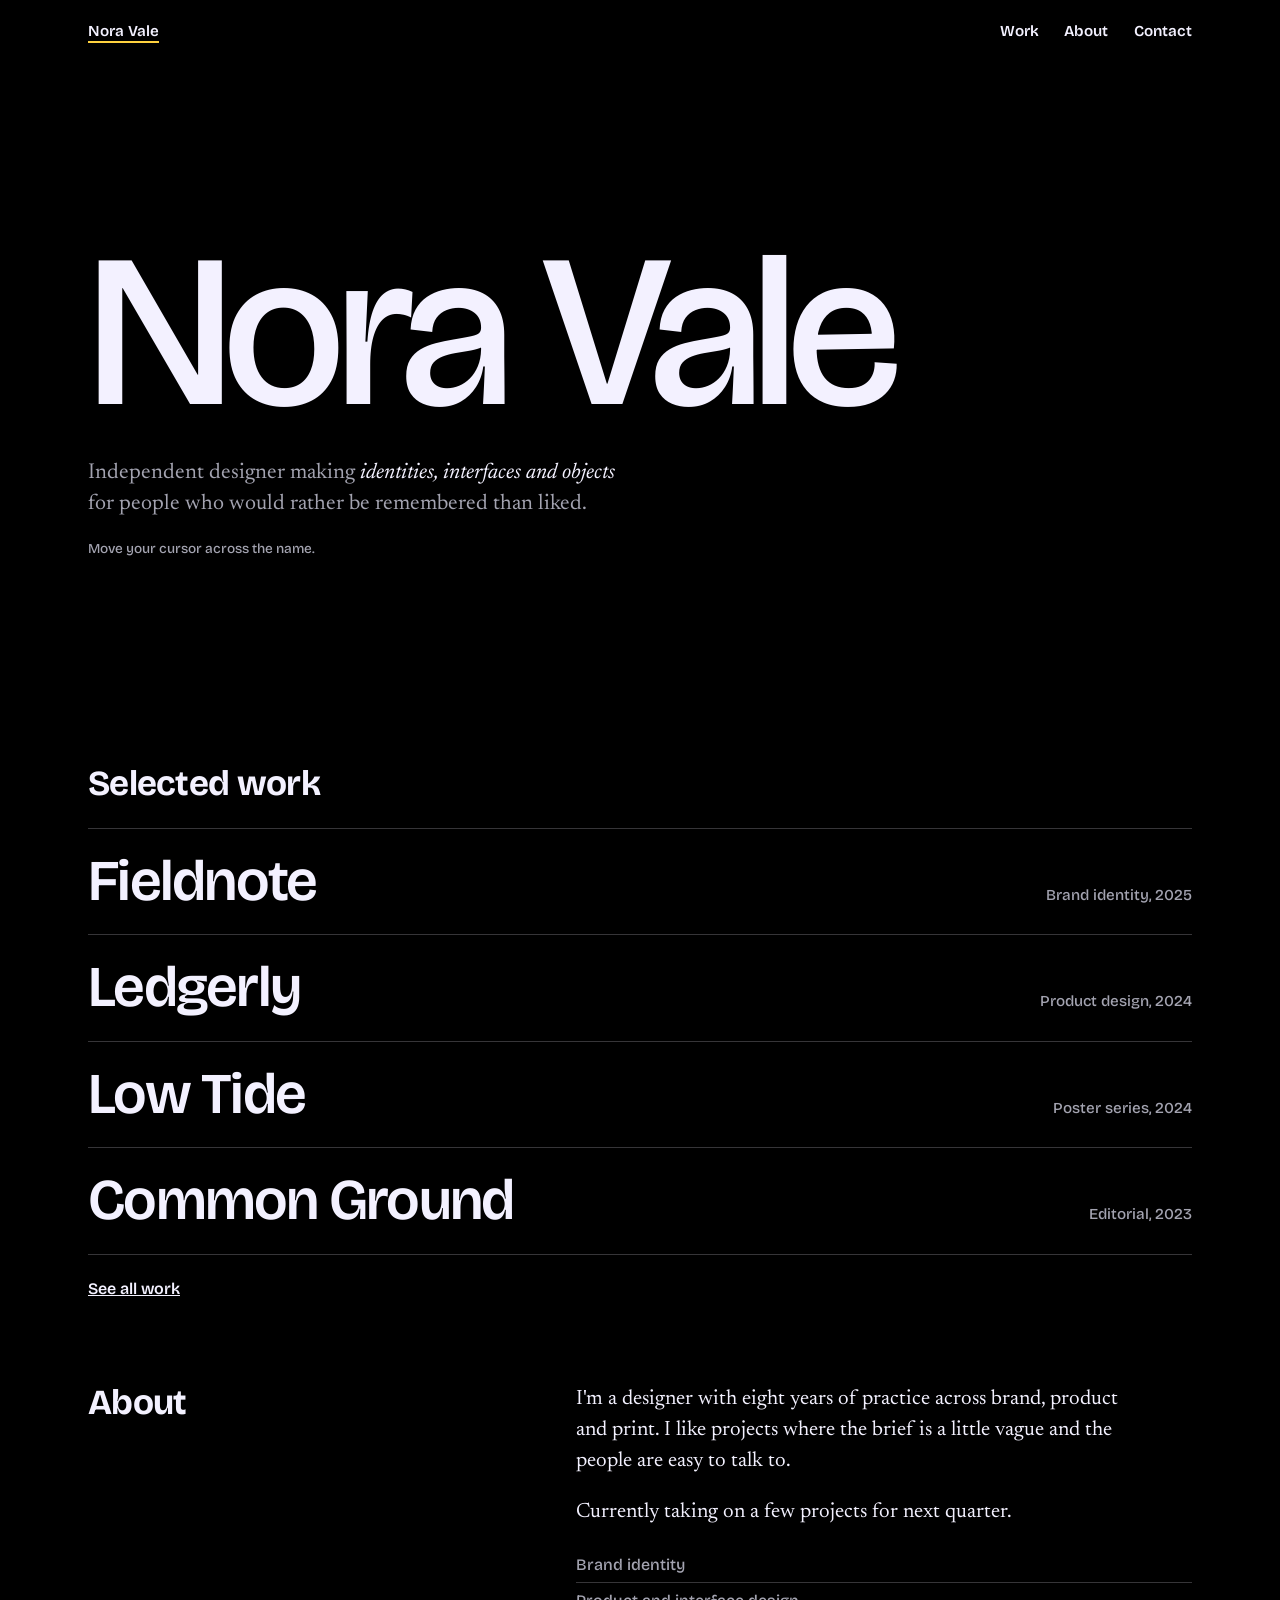
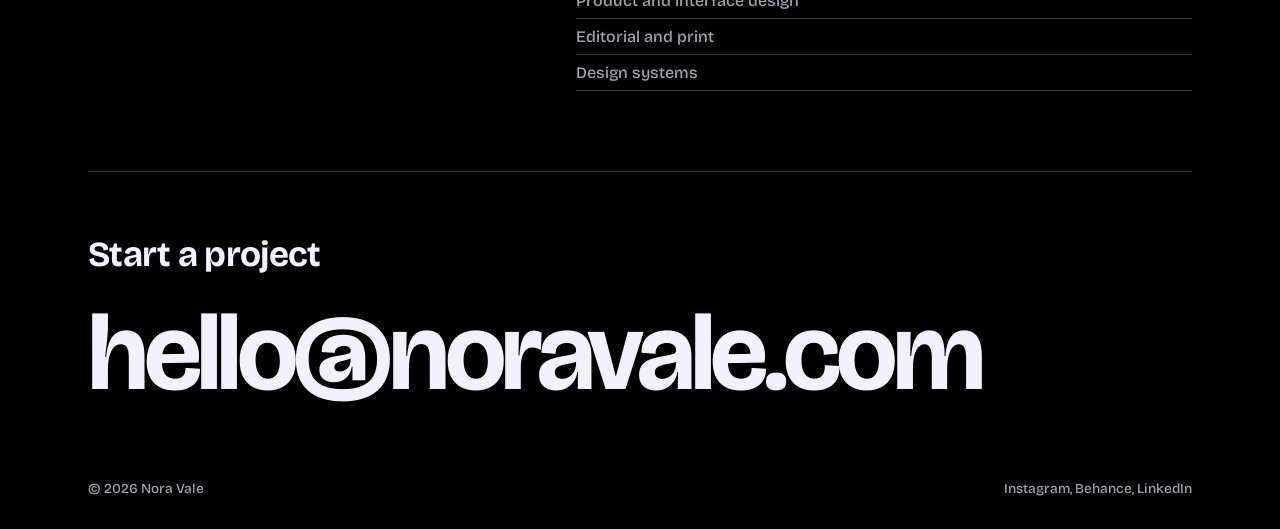
==== index.html @ e5f67c4e "Adding base code" ====
<!DOCTYPE html>
<html lang="en"><head><meta charset="utf-8">
<meta name="viewport" content="width=device-width, initial-scale=1, viewport-fit=cover">
<title>Nora Vale, Designer</title><meta name="description" content="Nora Vale is an independent designer working across identity, product and print.">
<link rel="icon" href="data:image/svg+xml,%3Csvg xmlns='http://www.w3.org/2000/svg' viewBox='0 0 100 100'%3E%3Ctext y='.9em' font-size='90'%3E%F0%9F%8E%A8%3C/text%3E%3C/svg%3E">
<link rel="preconnect" href="https://fonts.googleapis.com"><link rel="preconnect" href="https://fonts.gstatic.com" crossorigin>
<link href="https://fonts.googleapis.com/css2?family=Bricolage+Grotesque:opsz,wdth,wght@12..96,75..100,200..800&family=Newsreader:ital,opsz,wght@0,6..72,400;1,6..72,400&display=swap" rel="stylesheet">
<link rel="stylesheet" href="style.css"></head>
<body><div class="wrap">
<nav aria-label="Main"><a href="index.html" aria-current="page">Nora Vale</a><span><a href="work.html">Work</a><a href="index.html#about">About</a><a href="index.html#contact">Contact</a></span></nav>
<header class="hero"><h1 id="name" aria-label="Nora Vale">Nora Vale</h1>
<p>Independent designer making <b>identities, interfaces and objects</b> for people who would rather be remembered than liked.</p>
<div class="hint">Move your cursor across the name.</div></header>
<main><section aria-labelledby="wh"><h2 id="wh">Selected work</h2>
<div class="list"><a href="project-fieldnote.html"><span class="t">Fieldnote</span><span class="m">Brand identity, 2025</span></a><a href="project-ledgerly.html"><span class="t">Ledgerly</span><span class="m">Product design, 2024</span></a><a href="project-low-tide.html"><span class="t">Low Tide</span><span class="m">Poster series, 2024</span></a><a href="project-common-ground.html"><span class="t">Common Ground</span><span class="m">Editorial, 2023</span></a></div><a class="more" href="work.html">See all work</a></section>
<section class="about" id="about" aria-labelledby="ah"><h2 id="ah">About</h2><div>
<p>I'm a designer with eight years of practice across brand, product and print. I like projects where the brief is a little vague and the people are easy to talk to.</p>
<p>Currently taking on a few projects for next quarter.</p>
<ul><li>Brand identity</li><li>Product and interface design</li><li>Editorial and print</li><li>Design systems</li></ul></div></section>
<section class="contact" id="contact" aria-labelledby="ch"><h2 id="ch">Start a project</h2><a href="mailto:hello@noravale.com">hello@noravale.com</a></section></main>
<footer><span>&copy; 2026 Nora Vale</span><span>Instagram, Behance, LinkedIn</span></footer>
</div><script src="script.js"></script></body></html>
---- style.css ----
:root{--bg:#000;--ink:#f3f1ff;--dim:#a3a3b0;--line:rgba(243,241,255,.22);--pop:#ffd23f;--panel:#141414;
--sans:'Bricolage Grotesque',system-ui,-apple-system,'Segoe UI',sans-serif;--serif:'Newsreader',Georgia,'Times New Roman',serif;
color-scheme:dark;box-sizing:border-box;padding-top:env(safe-area-inset-top,0px);padding-bottom:env(safe-area-inset-bottom,0px)}
html{scroll-padding-top:env(safe-area-inset-top,0px);scroll-behavior:smooth}
*,*::before,*::after{box-sizing:border-box}
body{margin:0;background:var(--bg);color:var(--ink);font:400 1.0625rem/1.6 var(--serif);-webkit-font-smoothing:antialiased}
a{color:inherit}
:focus-visible{outline:3px solid var(--pop);outline-offset:3px}
.wrap{max-width:1200px;margin:0 auto;padding:0 clamp(1.1rem,4vw,3rem)}
nav{display:flex;justify-content:space-between;padding:1.4rem 0;font:600 .95rem var(--sans)}
nav a{text-decoration:none;margin-left:1.6rem}
nav a:first-child{margin:0}
nav a:hover,nav a[aria-current]{text-decoration:underline;text-underline-offset:5px}
nav a[aria-current]{text-decoration-color:var(--pop);text-decoration-thickness:2px}
.hero{min-height:78vh;display:flex;flex-direction:column;justify-content:center;padding:2rem 0 4rem}
h1{margin:0;font-family:var(--sans);font-size:clamp(3.6rem,17vw,15rem);line-height:.86;letter-spacing:-.04em;font-weight:500;
font-variation-settings:"wght" var(--w,500),"wdth" var(--d,100),"opsz" 96;transition:font-variation-settings .15s linear;cursor:default}
.hero p{max-width:34rem;font-size:1.35rem;line-height:1.45;margin:2rem 0 0;color:var(--dim)}
.hero p b{color:var(--ink);font-weight:400;font-style:italic}
.hint{font:500 .85rem var(--sans);color:var(--dim);margin-top:1.2rem}
h2{font:700 clamp(1.6rem,3vw,2.2rem)/1.1 var(--sans);letter-spacing:-.02em;margin:0 0 1.5rem}
.pagehead{padding:3rem 0 2.5rem}
.pagehead h1{font-size:clamp(3rem,11vw,9rem);font-variation-settings:"wght" 600,"wdth" 100,"opsz" 96}
.pagehead p{max-width:34rem;font-size:1.25rem;color:var(--dim);margin:1.2rem 0 0}
.list{border-top:1px solid var(--line)}
.list a{display:grid;grid-template-columns:1fr auto;gap:1rem;align-items:baseline;padding:1.5rem 0;border-bottom:1px solid var(--line);text-decoration:none}
.list .t{font:600 clamp(1.8rem,5vw,3.6rem)/1 var(--sans);letter-spacing:-.03em;transition:letter-spacing .3s,color .3s}
.list a:hover .t{letter-spacing:0;color:var(--pop)}
.list .m{font:500 .95rem var(--sans);color:var(--dim);text-align:right}
.more{display:inline-block;margin-top:1.5rem;font:600 1rem var(--sans)}
.grid{display:grid;grid-template-columns:repeat(2,1fr);gap:2.5rem 2rem;padding-bottom:4rem}
.card{text-decoration:none;display:block}
.card .cover{transition:transform .3s}
.card:hover .cover{transform:translateY(-6px)}
.card h2{margin:1rem 0 .2rem;font-size:1.8rem}
.card:hover h2{color:var(--pop)}
.card .m{font:500 .9rem var(--sans);color:var(--dim)}
.card p{margin:.5rem 0 0;color:var(--dim)}
.cover{aspect-ratio:4/3;background:var(--panel);position:relative;overflow:hidden}
.cover i{position:absolute;display:block}
.c1 i:nth-child(1){inset:12% 50% 12% 10%;background:var(--pop)}
.c1 i:nth-child(2){inset:30% 12% 12% 40%;border-radius:50%;background:#ff6b9d}
.c1 i:nth-child(3){inset:8% 12% 62% 55%;background:var(--ink)}
.c2 i:nth-child(1){left:10%;right:10%;top:18%;height:12%;background:var(--ink)}
.c2 i:nth-child(2){left:10%;width:55%;top:38%;height:12%;background:var(--pop)}
.c2 i:nth-child(3){left:10%;width:35%;top:58%;height:12%;background:#7ee0c3}
.c2 i:nth-child(4){left:10%;width:75%;top:78%;height:6%;background:var(--dim)}
.c3 i:nth-child(1){left:22%;top:14%;width:56%;aspect-ratio:1;border-radius:50%;border:14px solid var(--ink)}
.c3 i:nth-child(2){left:36%;top:28%;width:28%;aspect-ratio:1;border-radius:50%;background:var(--pop)}
.c3 i:nth-child(3){left:0;right:0;bottom:12%;height:3px;background:var(--dim)}
.c4 i:nth-child(1){inset:0 50% 0 0;background:#ff6b9d}
.c4 i:nth-child(2){inset:0 0 50% 50%;background:var(--pop)}
.c4 i:nth-child(3){inset:50% 0 0 50%;background:var(--ink);clip-path:polygon(0 100%,100% 100%,100% 0)}
.back{display:inline-block;font:600 .95rem var(--sans);margin:1.5rem 0 0}
.detail{display:grid;grid-template-columns:1.3fr 1fr;gap:3rem;padding:2rem 0 3rem;align-items:start}
.detail .lede{font-size:1.35rem;line-height:1.5;margin:0 0 2rem}
dl{margin:0;font:500 .95rem var(--sans);display:grid;grid-template-columns:auto 1fr;gap:.5rem 1.4rem;color:var(--dim)}
dd{margin:0;color:var(--ink)}
.story{display:grid;grid-template-columns:repeat(3,1fr);gap:2rem;padding:2rem 0 4rem;border-top:1px solid var(--line)}
.story h2{font-size:1.3rem}.story p{margin:0;color:var(--dim)}
.pn{display:grid;grid-template-columns:1fr 1fr;border-top:1px solid var(--line)}
.pn a{padding:2rem 0;text-decoration:none;font:600 clamp(1.4rem,3.5vw,2.4rem)/1.1 var(--sans);letter-spacing:-.02em}
.pn a small{display:block;font:500 .85rem var(--sans);color:var(--dim);letter-spacing:0;margin-bottom:.4rem}
.pn a:hover{color:var(--pop)}.pn a:last-child{text-align:right}
.about{display:grid;grid-template-columns:1fr 1.4fr;gap:3rem;padding:5rem 0}
.about p{font-size:1.3rem;line-height:1.5;margin:0 0 1.2rem;max-width:36rem}
.about ul{list-style:none;margin:0;padding:0;font:500 1rem var(--sans);color:var(--dim)}
.about li{padding:.5rem 0;border-bottom:1px solid var(--line)}
.contact{padding:4rem 0 3rem;border-top:1px solid var(--line)}
.contact a{display:inline-block;font:700 clamp(2rem,8.5vw,7.5rem)/1 var(--sans);letter-spacing:-.04em;text-decoration:none;word-break:break-word}
.contact a:hover{color:var(--pop)}
footer{padding:1.5rem 0 2rem;font:500 .85rem var(--sans);color:var(--dim);display:flex;justify-content:space-between;flex-wrap:wrap;gap:.5rem}
@media (max-width:760px){.detail,.about,.story,.grid{grid-template-columns:1fr}.list .m{display:none}.list a{grid-template-columns:1fr}}
@media (prefers-reduced-motion:reduce){*{transition:none!important;scroll-behavior:auto!important}}
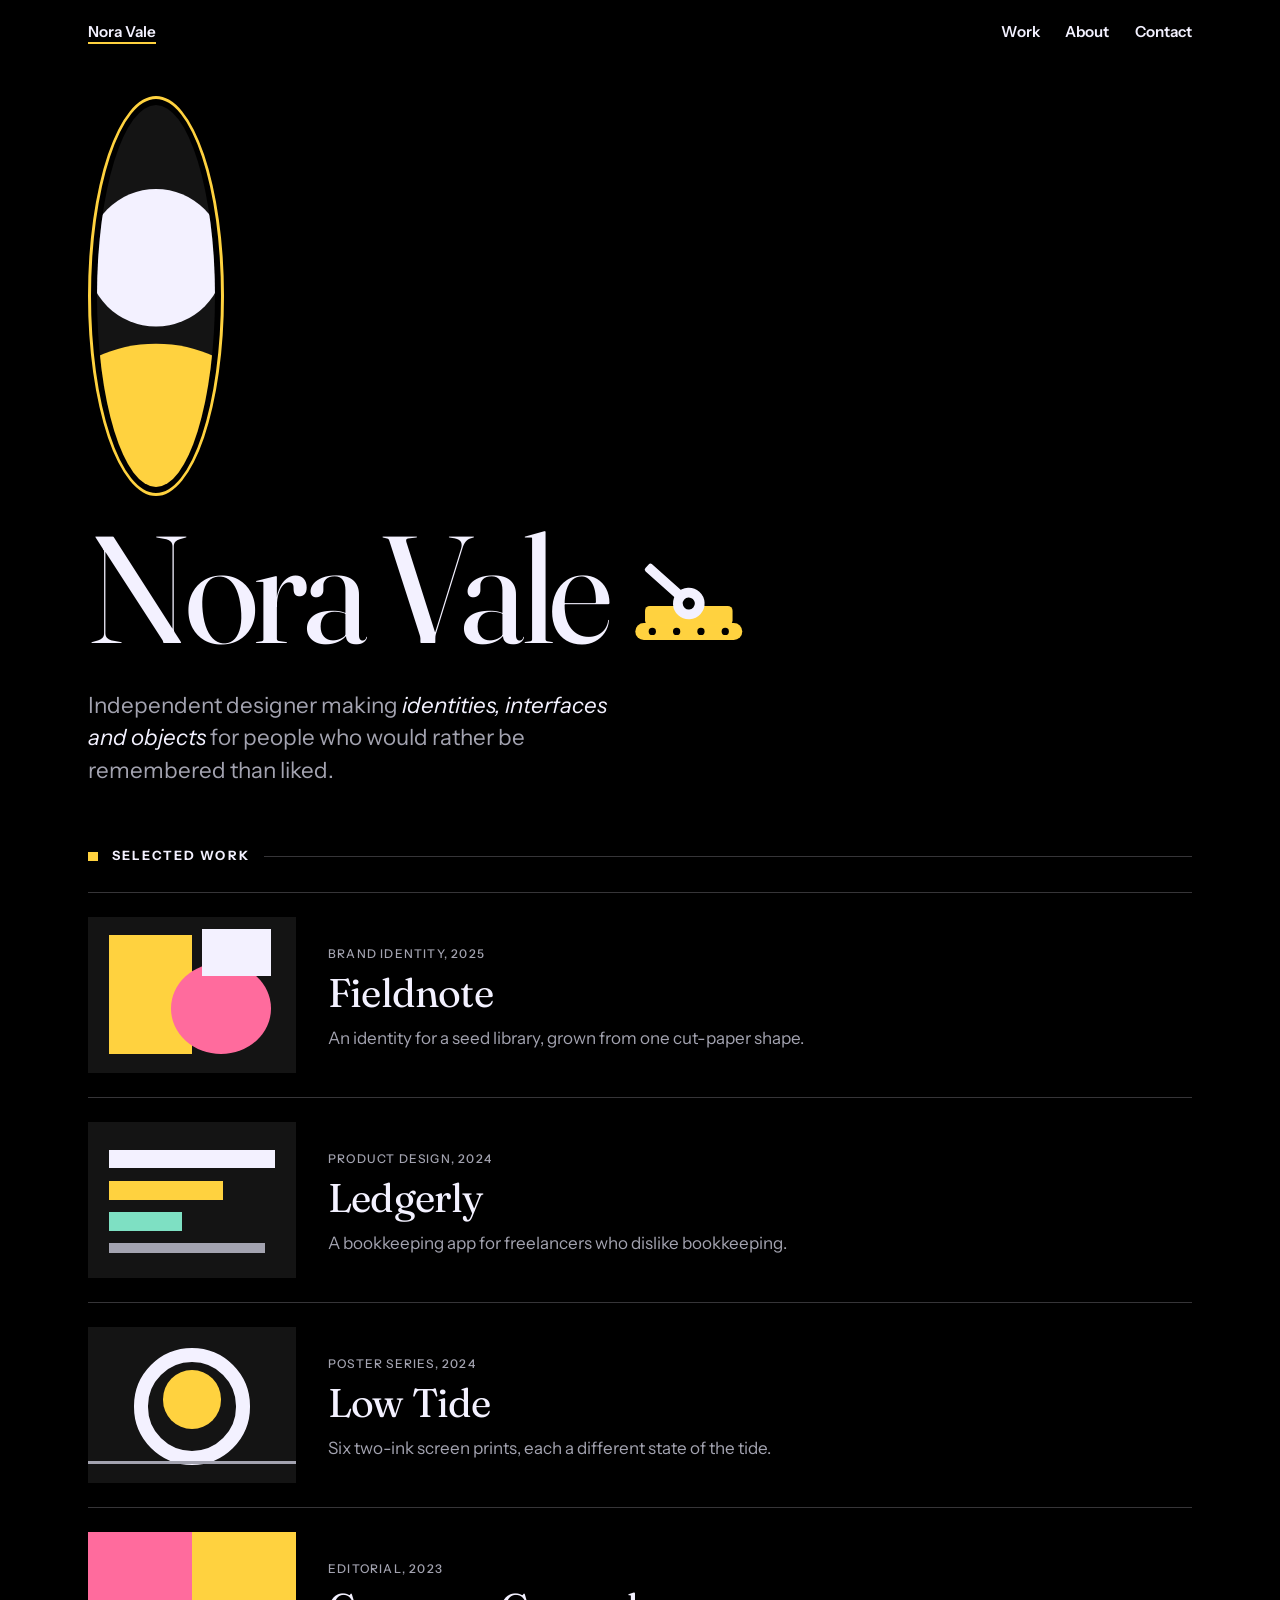
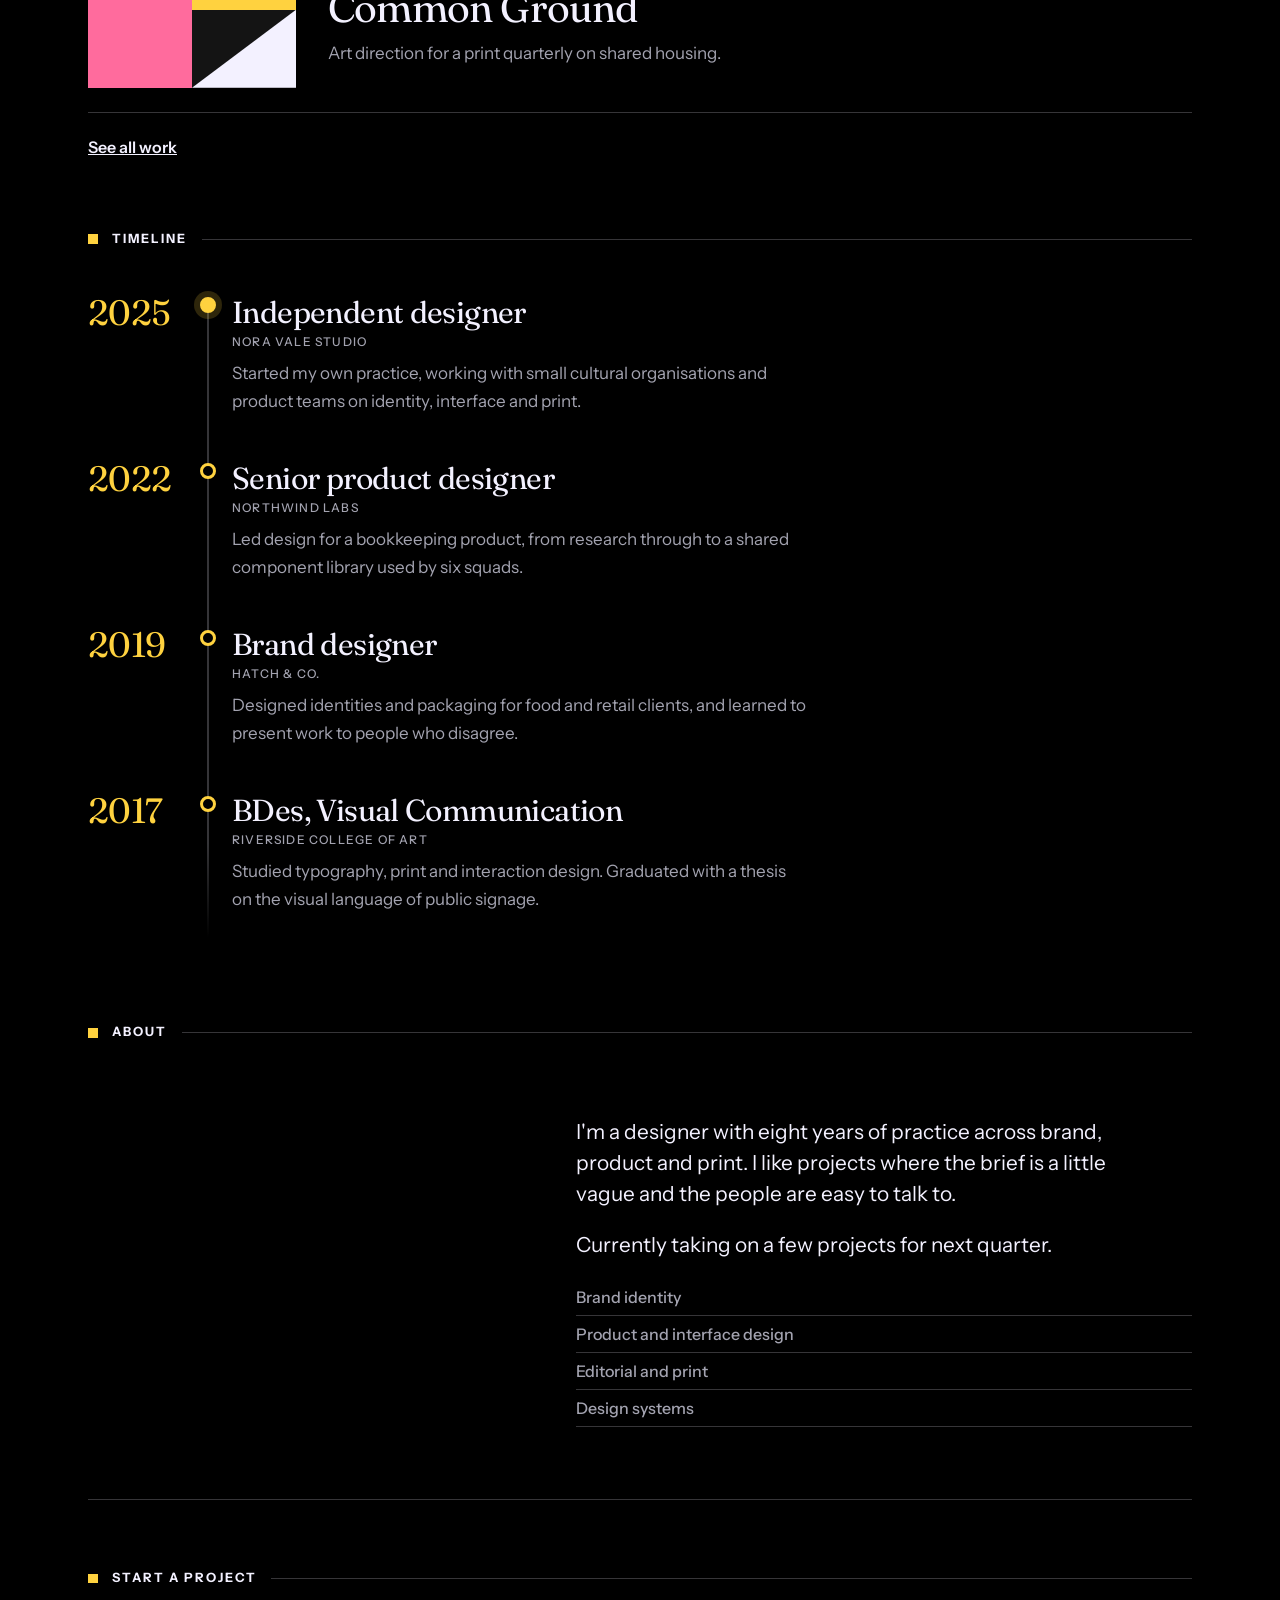
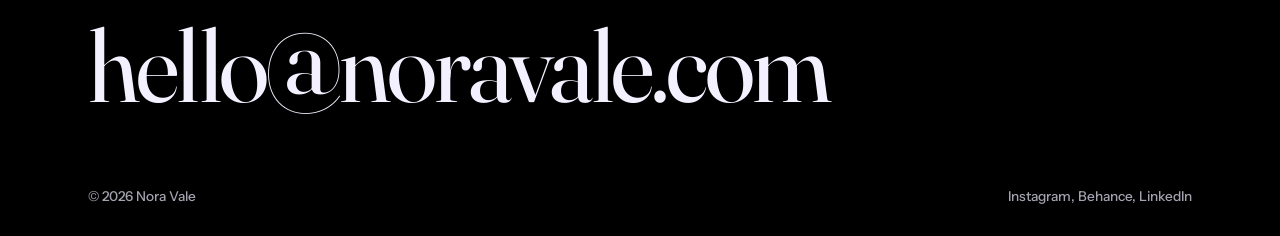
==== commit e7818627: "Add repeated shoot timer + Added 5sec re-shoot + Heading corrections" ====
--- a/index.html
+++ b/index.html
@@ -4,19 +4,19 @@
 <title>Nora Vale, Designer</title><meta name="description" content="Nora Vale is an independent designer working across identity, product and print.">
 <link rel="icon" href="data:image/svg+xml,%3Csvg xmlns='http://www.w3.org/2000/svg' viewBox='0 0 100 100'%3E%3Ctext y='.9em' font-size='90'%3E%F0%9F%8E%A8%3C/text%3E%3C/svg%3E">
 <link rel="preconnect" href="https://fonts.googleapis.com"><link rel="preconnect" href="https://fonts.gstatic.com" crossorigin>
-<link href="https://fonts.googleapis.com/css2?family=Bricolage+Grotesque:opsz,wdth,wght@12..96,75..100,200..800&family=Newsreader:ital,opsz,wght@0,6..72,400;1,6..72,400&display=swap" rel="stylesheet">
+<link href="https://fonts.googleapis.com/css2?family=Fraunces:ital,opsz,wght@0,9..144,100..900;1,9..144,400&family=Instrument+Sans:ital,wght@0,400..700;1,400&display=swap" rel="stylesheet">
 <link rel="stylesheet" href="style.css"></head>
 <body><div class="wrap">
 <nav aria-label="Main"><a href="index.html" aria-current="page">Nora Vale</a><span><a href="work.html">Work</a><a href="index.html#about">About</a><a href="index.html#contact">Contact</a></span></nav>
-<header class="hero"><h1 id="name" aria-label="Nora Vale">Nora Vale</h1>
-<p>Independent designer making <b>identities, interfaces and objects</b> for people who would rather be remembered than liked.</p>
-<div class="hint">Move your cursor across the name.</div></header>
-<main><section aria-labelledby="wh"><h2 id="wh">Selected work</h2>
-<div class="list"><a href="project-fieldnote.html"><span class="t">Fieldnote</span><span class="m">Brand identity, 2025</span></a><a href="project-ledgerly.html"><span class="t">Ledgerly</span><span class="m">Product design, 2024</span></a><a href="project-low-tide.html"><span class="t">Low Tide</span><span class="m">Poster series, 2024</span></a><a href="project-common-ground.html"><span class="t">Common Ground</span><span class="m">Editorial, 2023</span></a></div><a class="more" href="work.html">See all work</a></section>
-<section class="about" id="about" aria-labelledby="ah"><h2 id="ah">About</h2><div>
+<header class="hero" id="top"><img class="photo" src="profile.jpg" onerror="this.onerror=null;this.src='profile-placeholder.svg'" alt="Portrait of Nora Vale" width="400" height="400"><h1 id="name" aria-label="Nora Vale">Nora Vale<span class="tank" aria-hidden="true"><svg viewBox="0 0 100 62" focusable="false"><rect x="6" y="46" width="88" height="14" rx="7" fill="#ffd23f"/><circle cx="20" cy="53" r="3" fill="#000"/><circle cx="40" cy="53" r="3" fill="#000"/><circle cx="60" cy="53" r="3" fill="#000"/><circle cx="80" cy="53" r="3" fill="#000"/><rect x="14" y="32" width="72" height="16" rx="4" fill="#ffd23f"/><g class="turret"><rect x="50" y="26" width="46" height="8" rx="2" fill="#f3f1ff"/><circle cx="50" cy="30" r="13" fill="#f3f1ff"/><circle cx="50" cy="30" r="5" fill="#000"/></g></svg></span></h1>
+<div class="hero-row"><div><p>Independent designer making <b>identities, interfaces and objects</b> for people who would rather be remembered than liked.</p></div></div></header>
+<main><section aria-labelledby="wh"><h2 class="sec" id="wh">Selected work</h2>
+<div class="swlist"><a class="sw" href="project-fieldnote.html"><div class="cover c1" aria-hidden="true"><i></i><i></i><i></i></div><div class="swt"><span class="m">Brand identity, 2025</span><span class="t">Fieldnote</span><p>An identity for a seed library, grown from one cut-paper shape.</p></div></a><a class="sw" href="project-ledgerly.html"><div class="cover c2" aria-hidden="true"><i></i><i></i><i></i><i></i></div><div class="swt"><span class="m">Product design, 2024</span><span class="t">Ledgerly</span><p>A bookkeeping app for freelancers who dislike bookkeeping.</p></div></a><a class="sw" href="project-low-tide.html"><div class="cover c3" aria-hidden="true"><i></i><i></i><i></i></div><div class="swt"><span class="m">Poster series, 2024</span><span class="t">Low Tide</span><p>Six two-ink screen prints, each a different state of the tide.</p></div></a><a class="sw" href="project-common-ground.html"><div class="cover c4" aria-hidden="true"><i></i><i></i><i></i></div><div class="swt"><span class="m">Editorial, 2023</span><span class="t">Common Ground</span><p>Art direction for a print quarterly on shared housing.</p></div></a></div><a class="more" href="work.html">See all work</a></section>
+<section class="timeline" aria-labelledby="th"><h2 class="sec" id="th">Timeline</h2><ol><li><span class="y">2025</span><div><h3>Independent designer</h3><span class="p">Nora Vale Studio</span><p>Started my own practice, working with small cultural organisations and product teams on identity, interface and print.</p></div></li><li><span class="y">2022</span><div><h3>Senior product designer</h3><span class="p">Northwind Labs</span><p>Led design for a bookkeeping product, from research through to a shared component library used by six squads.</p></div></li><li><span class="y">2019</span><div><h3>Brand designer</h3><span class="p">Hatch &amp; Co.</span><p>Designed identities and packaging for food and retail clients, and learned to present work to people who disagree.</p></div></li><li><span class="y">2017</span><div><h3>BDes, Visual Communication</h3><span class="p">Riverside College of Art</span><p>Studied typography, print and interaction design. Graduated with a thesis on the visual language of public signage.</p></div></li></ol></section>
+<section class="about" id="about" aria-labelledby="ah"><h2 class="sec" id="ah">About</h2><div>
 <p>I'm a designer with eight years of practice across brand, product and print. I like projects where the brief is a little vague and the people are easy to talk to.</p>
 <p>Currently taking on a few projects for next quarter.</p>
 <ul><li>Brand identity</li><li>Product and interface design</li><li>Editorial and print</li><li>Design systems</li></ul></div></section>
-<section class="contact" id="contact" aria-labelledby="ch"><h2 id="ch">Start a project</h2><a href="mailto:hello@noravale.com">hello@noravale.com</a></section></main>
+<section class="contact" id="contact" aria-labelledby="ch"><h2 class="sec" id="ch">Start a project</h2><a href="mailto:hello@noravale.com">hello@noravale.com</a></section></main>
 <footer><span>&copy; 2026 Nora Vale</span><span>Instagram, Behance, LinkedIn</span></footer>
 </div><script src="script.js"></script></body></html>
--- a/style.css
+++ b/style.css
@@ -62,6 +62,51 @@
 .pn a{padding:2rem 0;text-decoration:none;font:600 clamp(1.4rem,3.5vw,2.4rem)/1.1 var(--sans);letter-spacing:-.02em}
 .pn a small{display:block;font:500 .85rem var(--sans);color:var(--dim);letter-spacing:0;margin-bottom:.4rem}
 .pn a:hover{color:var(--pop)}.pn a:last-child{text-align:right}
+.hero-row{display:flex;align-items:flex-end;justify-content:space-between;gap:2rem;flex-wrap:wrap}
+.photo{width:clamp(9rem,18vw,14rem);aspect-ratio:1;object-fit:cover;border-radius:50%;border:3px solid var(--pop);padding:6px;background:var(--bg);margin-top:2rem}
+.timeline{padding:4rem 0 1rem}
+.timeline ol{list-style:none;margin:0;padding:0;position:relative}
+.timeline ol::before{content:"";position:absolute;left:calc(6rem + 1.5rem - 1px);top:2rem;bottom:0;width:2px;background:linear-gradient(var(--line) 85%,transparent)}
+.timeline li{display:grid;grid-template-columns:6rem 1fr;column-gap:3rem;padding:1.3rem 0 1.6rem;position:relative}
+.timeline li::before{content:"";position:absolute;left:calc(6rem + 1.5rem - 8px);top:1.45rem;width:16px;height:16px;border-radius:50%;background:var(--bg);border:3px solid var(--pop);z-index:1}
+.timeline li:first-child::before{background:var(--pop);box-shadow:0 0 0 6px rgba(255,210,63,.18)}
+.timeline .y{font:700 clamp(1.6rem,3.5vw,2.4rem)/1 var(--sans);letter-spacing:-.03em;color:var(--pop)}
+.timeline h3{margin:0;font:600 1.5rem/1.2 var(--sans);letter-spacing:-.02em}
+.timeline .p{display:block;font:500 .95rem var(--sans);color:var(--dim);margin:.25rem 0 .6rem}
+.timeline p{margin:0;max-width:36rem;color:var(--dim)}
+@media (max-width:760px){.timeline ol::before{left:7px}.timeline li{grid-template-columns:1fr;row-gap:.5rem;padding-left:2.2rem}.timeline li::before{left:0}.photo{margin-top:1.5rem}}
+.hero-cover{margin-bottom:3rem}.hero-cover .cover{aspect-ratio:21/9}
+.case{display:grid;grid-template-columns:11rem 1fr;gap:3rem;padding-bottom:4rem;align-items:start}
+.toc{position:sticky;top:1.5rem;font:500 .95rem var(--sans)}
+.toc span{display:block;color:var(--dim);font-size:.8rem;text-transform:uppercase;letter-spacing:.08em;margin-bottom:.6rem}
+.toc ul{list-style:none;margin:0;padding:0;border-left:1px solid var(--line)}
+.toc a{display:block;padding:.3rem 0 .3rem 1rem;text-decoration:none;color:var(--dim)}
+.toc a:hover{color:var(--pop)}
+.cs{padding:0 0 3.5rem;scroll-margin-top:1.5rem}
+.cs h2{font-size:clamp(1.8rem,3.5vw,2.6rem);margin-bottom:1.2rem}
+.cs h3{font:600 1.15rem var(--sans);margin:1.8rem 0 .6rem}
+.cs h4{font:600 1.05rem var(--sans);margin:0 0 .4rem}
+.cs p{margin:0 0 1rem;max-width:40rem}.cs .lede{font-size:1.35rem;line-height:1.5;margin-bottom:2rem}
+.cs ul{margin:0;padding-left:1.2rem;color:var(--dim)}.cs li{margin:.3rem 0;max-width:40rem}
+.two{display:grid;grid-template-columns:1fr 1fr;gap:2rem}
+.cards{display:grid;grid-template-columns:repeat(3,1fr);gap:1rem}
+.card3{background:var(--panel);padding:1.3rem}.card3 b{font:700 1.6rem var(--sans);color:var(--pop)}.card3 p{margin:0;color:var(--dim);font-size:1rem}
+.persona{display:grid;grid-template-columns:1.2fr 1fr 1fr;gap:1.5rem;background:var(--panel);padding:1.6rem}
+.persona h3{margin:0}.pr{display:block;color:var(--dim);font:500 .95rem var(--sans);margin:.2rem 0 1rem}
+.persona blockquote{margin:0;font-style:italic;font-size:1.15rem;color:var(--pop)}
+.hmw{font:600 clamp(1.5rem,3vw,2.2rem)/1.2 var(--sans);letter-spacing:-.02em;max-width:34rem!important}
+.dec{list-style:none;margin:0;padding:0;counter-reset:d}
+.dec li{counter-increment:d;display:grid;grid-template-columns:3rem 1fr;gap:1rem;padding:1.1rem 0;border-top:1px solid var(--line);color:var(--ink);margin:0;max-width:none}
+.dec li::before{content:counter(d,decimal-leading-zero);font:700 1.3rem var(--sans);color:var(--pop);grid-row:span 2}
+.dec p{margin:0;color:var(--dim)}
+.shots{display:grid;grid-template-columns:repeat(3,1fr);gap:1rem}.shots figure{margin:0}
+.ph{aspect-ratio:4/3;border:1px dashed var(--line);display:grid;place-items:center;color:var(--dim);font:500 .9rem var(--sans)}
+.shots figcaption{font:500 .85rem var(--sans);color:var(--dim);margin-top:.4rem}
+.stats{display:grid;grid-template-columns:repeat(3,1fr);gap:1rem;margin-top:1.5rem}
+.stats div{border-top:2px solid var(--pop);padding-top:.8rem}
+.stats b{display:block;font:700 clamp(2rem,5vw,3.4rem)/1 var(--sans);letter-spacing:-.03em}
+.stats span{font:500 .9rem var(--sans);color:var(--dim)}
+@media (max-width:760px){.case{grid-template-columns:1fr;gap:1rem}.toc{position:static}.toc ul{display:flex;overflow-x:auto;border:0;gap:1rem;white-space:nowrap}.toc a{padding:.3rem 0}.two,.cards,.persona,.shots,.stats{grid-template-columns:1fr}.hero-cover .cover{aspect-ratio:4/3}}
 .about{display:grid;grid-template-columns:1fr 1.4fr;gap:3rem;padding:5rem 0}
 .about p{font-size:1.3rem;line-height:1.5;margin:0 0 1.2rem;max-width:36rem}
 .about ul{list-style:none;margin:0;padding:0;font:500 1rem var(--sans);color:var(--dim)}
@@ -72,3 +117,57 @@
 footer{padding:1.5rem 0 2rem;font:500 .85rem var(--sans);color:var(--dim);display:flex;justify-content:space-between;flex-wrap:wrap;gap:.5rem}
 @media (max-width:760px){.detail,.about,.story,.grid{grid-template-columns:1fr}.list .m{display:none}.list a{grid-template-columns:1fr}}
 @media (prefers-reduced-motion:reduce){*{transition:none!important;scroll-behavior:auto!important}}
+
+/* Typography option A: Fraunces + Instrument Sans */
+:root{--serif:'Instrument Sans',system-ui,-apple-system,'Segoe UI',sans-serif;--sans:'Instrument Sans',system-ui,-apple-system,'Segoe UI',sans-serif;--disp:'Fraunces',Georgia,'Times New Roman',serif}
+body{font:400 1.0625rem/1.65 var(--sans)}
+h1,h2,.list .t,.contact a,.timeline .y,.timeline h3,.pn a,.cs h2,.hmw,.stats b,.card3 b,.dec li::before{font-family:var(--disp);font-weight:400}
+h1{font-size:clamp(3.6rem,13vw,9.5rem);line-height:.9;letter-spacing:-.035em;font-variation-settings:"wght" var(--w,400),"opsz" 144}
+.pagehead h1{font-size:clamp(3rem,9vw,7rem);font-variation-settings:"wght" 400,"opsz" 144}
+h2{font-size:clamp(1.9rem,3.2vw,2.5rem);line-height:1.1;letter-spacing:-.02em}
+.list .t{font-size:clamp(1.9rem,4.4vw,2.75rem);line-height:1;letter-spacing:-.02em}
+.card h2{font-size:1.8rem}
+.contact a{font-size:clamp(2.2rem,8vw,6.5rem);letter-spacing:-.03em}
+.timeline .y{font-size:clamp(1.7rem,3.2vw,2.2rem);letter-spacing:-.02em}
+.timeline h3{font-size:1.9rem;line-height:1.15;letter-spacing:-.02em}
+.pn a{font-size:clamp(1.6rem,3.5vw,2.4rem);letter-spacing:-.02em}
+.cs h2{font-size:clamp(2rem,3.5vw,2.75rem)}
+.cs h3,.cs h4{font-family:var(--sans);font-weight:600}
+.hmw{font-size:clamp(1.7rem,3vw,2.4rem);line-height:1.2;letter-spacing:-.02em}
+.stats b{font-size:clamp(2.4rem,5vw,3.6rem);letter-spacing:-.02em}
+.card3 b{font-size:1.8rem}
+.persona blockquote{font-family:var(--disp);font-size:1.3rem}
+.hero p{font-size:1.4rem}
+.list .m,.card .m,.timeline .p,.stats span,.shots figcaption,.pr{text-transform:uppercase;letter-spacing:.1em;font-size:.75rem;font-weight:500}
+.timeline{padding-top:4.5rem}.about{padding:4.5rem 0}.cs{padding-bottom:4.5rem}.contact{padding:4.5rem 0 3rem}
+
+/* v3: cursor, tank, selected work, section headings */
+html.has-cur,html.has-cur *{cursor:none!important}
+.cursor-dot{position:fixed;left:0;top:0;width:18px;height:18px;border-radius:50%;background:#fff;pointer-events:none;z-index:9999;opacity:0;transition:opacity .2s,width .2s,height .2s,margin .2s}
+.cursor-dot.big{width:34px;height:34px;margin:-8px 0 0 -8px}
+h1{font-variation-settings:"wght" 400,"opsz" 144!important;transition:none;cursor:default}
+.tank{display:inline-block;width:.8em;margin-left:.14em}
+.tank svg{display:block;width:100%;height:auto;overflow:visible}
+.missile{position:fixed;left:0;top:0;width:28px;height:12px;pointer-events:none;z-index:9998}
+.missile svg{display:block;width:100%;height:100%}
+.boom{position:fixed;width:44px;height:44px;border:3px solid var(--pop);border-radius:50%;pointer-events:none;z-index:9998}
+.photo{width:clamp(6.5rem,11vw,8.5rem);margin:0 0 1.5rem;align-self:flex-start}
+.hero-row{display:block}
+.sec{font-family:var(--sans);font-size:.8rem;font-weight:700;text-transform:uppercase;letter-spacing:.16em;color:var(--ink);display:flex;align-items:center;gap:.9rem;margin:0 0 1.8rem;line-height:1}
+.sec::before{content:"";width:.6rem;height:.6rem;background:var(--pop);flex:none}
+.sec::after{content:"";flex:1;height:1px;background:var(--line)}
+.swlist{border-top:1px solid var(--line)}
+.sw{display:grid;grid-template-columns:13rem 1fr;gap:2rem;align-items:center;padding:1.5rem 0;border-bottom:1px solid var(--line);text-decoration:none}
+.sw .cover{transition:transform .3s}.sw:hover .cover{transform:scale(1.03)}
+.sw .t{display:block;font-family:var(--disp);font-weight:400;font-size:clamp(1.9rem,4vw,2.5rem);line-height:1.05;letter-spacing:-.02em;margin-top:.4rem;transition:color .3s}
+.sw:hover .t{color:var(--pop)}
+.sw .m{text-transform:uppercase;letter-spacing:.1em;font-size:.75rem;font-weight:500;color:var(--dim)}
+.sw p{margin:.6rem 0 0;color:var(--dim);max-width:34rem}
+@media (max-width:760px){.sw{grid-template-columns:6.5rem 1fr;gap:1rem}.sw p{font-size:.95rem}}
+
+.about{display:block}
+.about .sec{margin-bottom:1.8rem}
+.about{display:grid;grid-template-columns:1fr 1.4fr;column-gap:3rem}
+.about .sec{grid-column:1/-1}
+.about>div{grid-column:2}
+@media (max-width:760px){.about{grid-template-columns:1fr}.about>div{grid-column:1}}
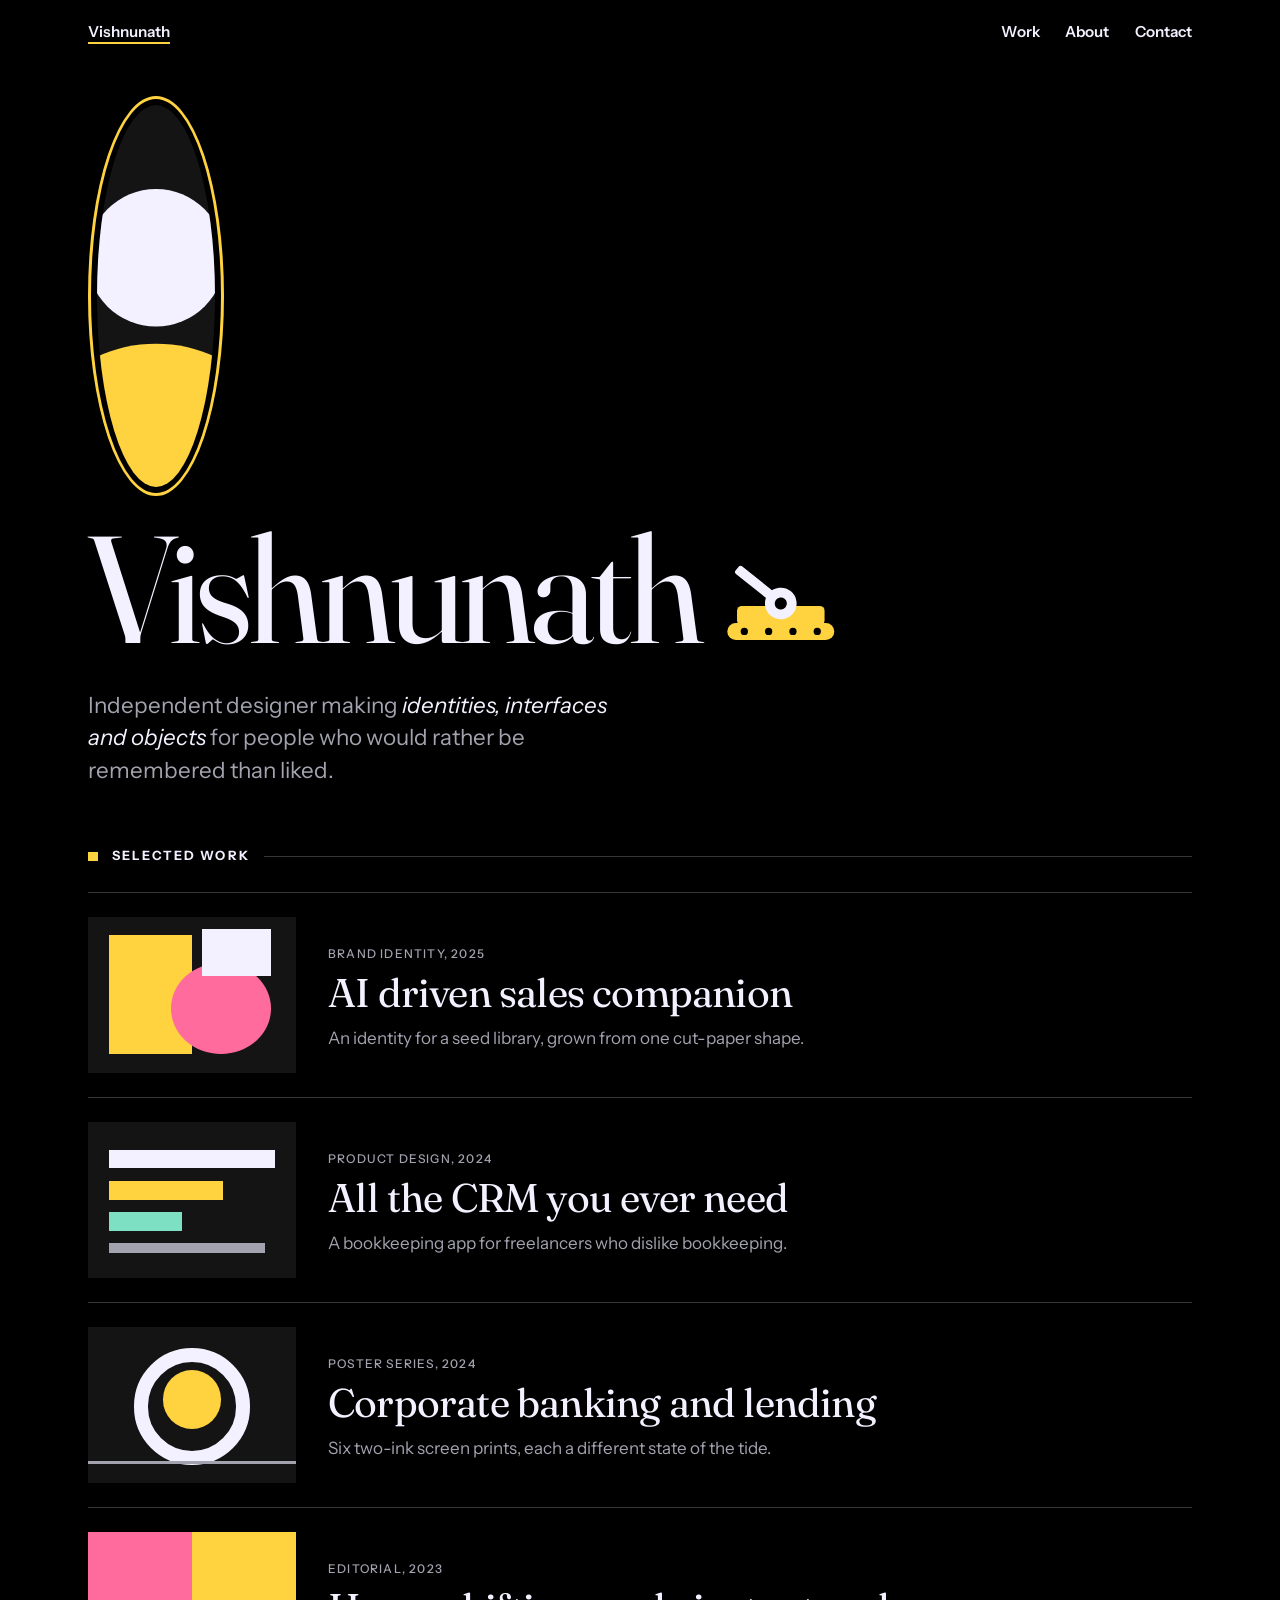
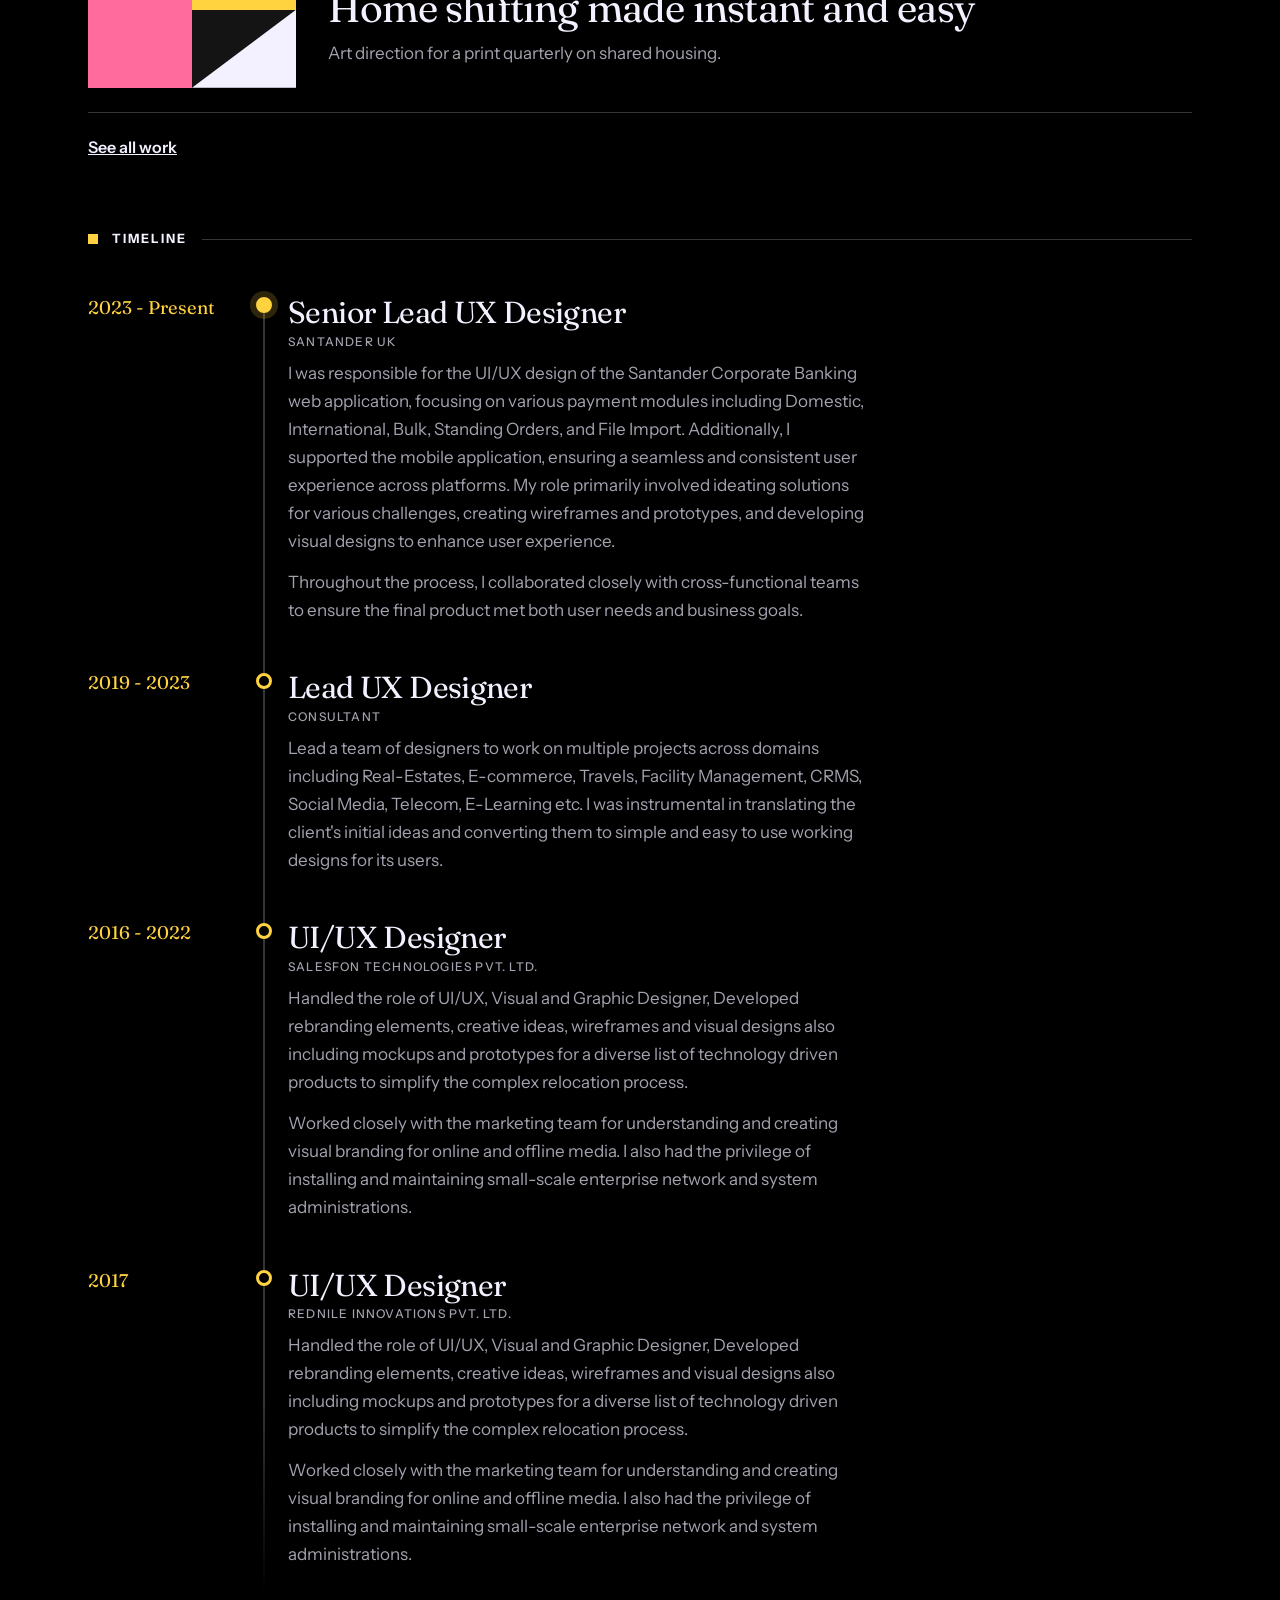
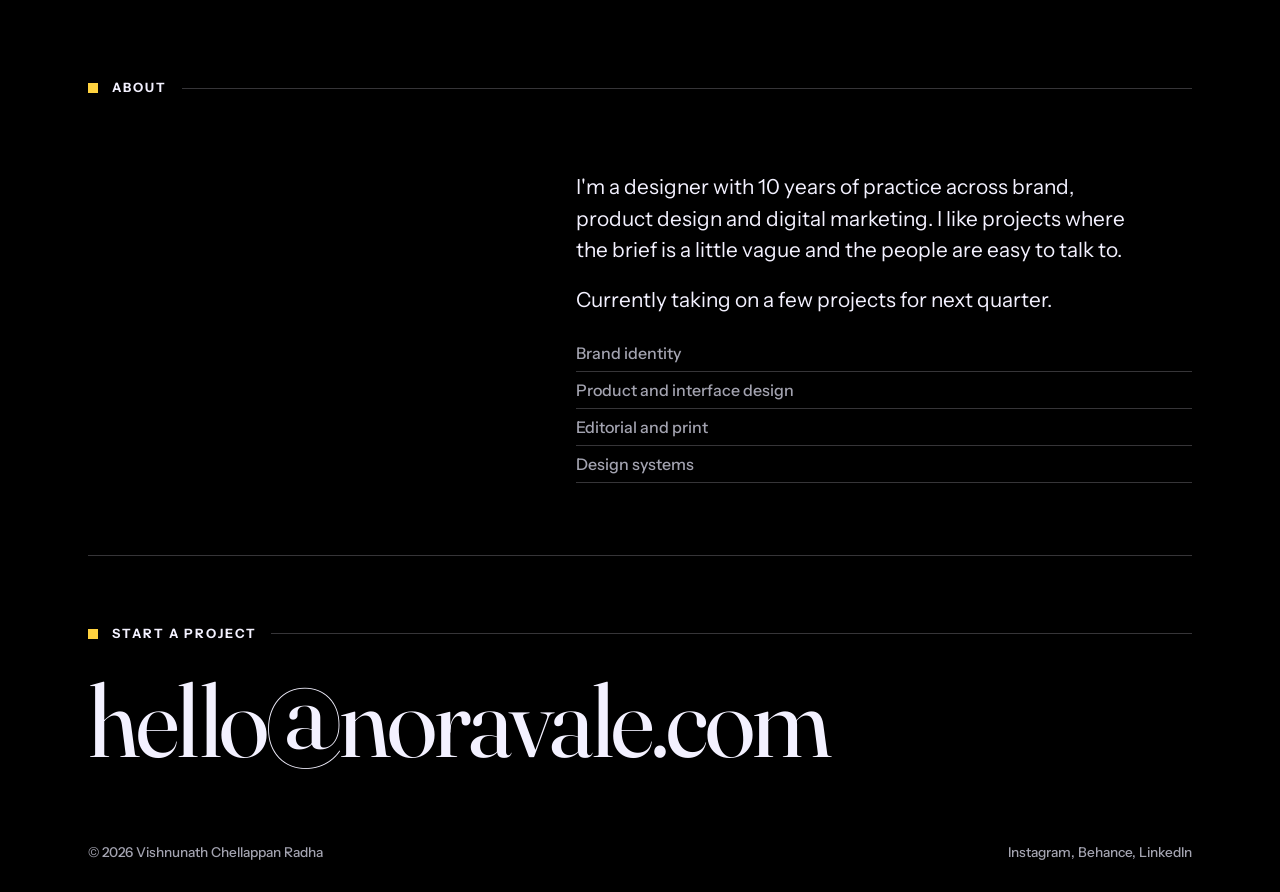
==== commit 41a603fd: "Updated name Testing content change from notion" ====
--- a/index.html
+++ b/index.html
@@ -1,22 +1,22 @@
 <!DOCTYPE html>
 <html lang="en"><head><meta charset="utf-8">
 <meta name="viewport" content="width=device-width, initial-scale=1, viewport-fit=cover">
-<title>Nora Vale, Designer</title><meta name="description" content="Nora Vale is an independent designer working across identity, product and print.">
+<title>Nora Vale, Designer</title><meta name="description" content="Vishnunathcr is a UX designer based out of Bangalore. Working on digital products">
 <link rel="icon" href="data:image/svg+xml,%3Csvg xmlns='http://www.w3.org/2000/svg' viewBox='0 0 100 100'%3E%3Ctext y='.9em' font-size='90'%3E%F0%9F%8E%A8%3C/text%3E%3C/svg%3E">
 <link rel="preconnect" href="https://fonts.googleapis.com"><link rel="preconnect" href="https://fonts.gstatic.com" crossorigin>
 <link href="https://fonts.googleapis.com/css2?family=Fraunces:ital,opsz,wght@0,9..144,100..900;1,9..144,400&family=Instrument+Sans:ital,wght@0,400..700;1,400&display=swap" rel="stylesheet">
 <link rel="stylesheet" href="style.css"></head>
 <body><div class="wrap">
-<nav aria-label="Main"><a href="index.html" aria-current="page">Nora Vale</a><span><a href="work.html">Work</a><a href="index.html#about">About</a><a href="index.html#contact">Contact</a></span></nav>
-<header class="hero" id="top"><img class="photo" src="profile.jpg" onerror="this.onerror=null;this.src='profile-placeholder.svg'" alt="Portrait of Nora Vale" width="400" height="400"><h1 id="name" aria-label="Nora Vale">Nora Vale<span class="tank" aria-hidden="true"><svg viewBox="0 0 100 62" focusable="false"><rect x="6" y="46" width="88" height="14" rx="7" fill="#ffd23f"/><circle cx="20" cy="53" r="3" fill="#000"/><circle cx="40" cy="53" r="3" fill="#000"/><circle cx="60" cy="53" r="3" fill="#000"/><circle cx="80" cy="53" r="3" fill="#000"/><rect x="14" y="32" width="72" height="16" rx="4" fill="#ffd23f"/><g class="turret"><rect x="50" y="26" width="46" height="8" rx="2" fill="#f3f1ff"/><circle cx="50" cy="30" r="13" fill="#f3f1ff"/><circle cx="50" cy="30" r="5" fill="#000"/></g></svg></span></h1>
+<nav aria-label="Main"><a href="index.html" aria-current="page">Vishnunath</a><span><a href="work.html">Work</a><a href="index.html#about">About</a><a href="index.html#contact">Contact</a></span></nav>
+<header class="hero" id="top"><img class="photo" src="profile.jpg" onerror="this.onerror=null;this.src='profile-placeholder.svg'" alt="Portrait of Nora Vale" width="400" height="400"><h1 id="name" aria-label="Vishnunath">Vishnunath<span class="tank" aria-hidden="true"><svg viewBox="0 0 100 62" focusable="false"><rect x="6" y="46" width="88" height="14" rx="7" fill="#ffd23f"/><circle cx="20" cy="53" r="3" fill="#000"/><circle cx="40" cy="53" r="3" fill="#000"/><circle cx="60" cy="53" r="3" fill="#000"/><circle cx="80" cy="53" r="3" fill="#000"/><rect x="14" y="32" width="72" height="16" rx="4" fill="#ffd23f"/><g class="turret"><rect x="50" y="26" width="46" height="8" rx="2" fill="#f3f1ff"/><circle cx="50" cy="30" r="13" fill="#f3f1ff"/><circle cx="50" cy="30" r="5" fill="#000"/></g></svg></span></h1>
 <div class="hero-row"><div><p>Independent designer making <b>identities, interfaces and objects</b> for people who would rather be remembered than liked.</p></div></div></header>
 <main><section aria-labelledby="wh"><h2 class="sec" id="wh">Selected work</h2>
-<div class="swlist"><a class="sw" href="project-fieldnote.html"><div class="cover c1" aria-hidden="true"><i></i><i></i><i></i></div><div class="swt"><span class="m">Brand identity, 2025</span><span class="t">Fieldnote</span><p>An identity for a seed library, grown from one cut-paper shape.</p></div></a><a class="sw" href="project-ledgerly.html"><div class="cover c2" aria-hidden="true"><i></i><i></i><i></i><i></i></div><div class="swt"><span class="m">Product design, 2024</span><span class="t">Ledgerly</span><p>A bookkeeping app for freelancers who dislike bookkeeping.</p></div></a><a class="sw" href="project-low-tide.html"><div class="cover c3" aria-hidden="true"><i></i><i></i><i></i></div><div class="swt"><span class="m">Poster series, 2024</span><span class="t">Low Tide</span><p>Six two-ink screen prints, each a different state of the tide.</p></div></a><a class="sw" href="project-common-ground.html"><div class="cover c4" aria-hidden="true"><i></i><i></i><i></i></div><div class="swt"><span class="m">Editorial, 2023</span><span class="t">Common Ground</span><p>Art direction for a print quarterly on shared housing.</p></div></a></div><a class="more" href="work.html">See all work</a></section>
-<section class="timeline" aria-labelledby="th"><h2 class="sec" id="th">Timeline</h2><ol><li><span class="y">2025</span><div><h3>Independent designer</h3><span class="p">Nora Vale Studio</span><p>Started my own practice, working with small cultural organisations and product teams on identity, interface and print.</p></div></li><li><span class="y">2022</span><div><h3>Senior product designer</h3><span class="p">Northwind Labs</span><p>Led design for a bookkeeping product, from research through to a shared component library used by six squads.</p></div></li><li><span class="y">2019</span><div><h3>Brand designer</h3><span class="p">Hatch &amp; Co.</span><p>Designed identities and packaging for food and retail clients, and learned to present work to people who disagree.</p></div></li><li><span class="y">2017</span><div><h3>BDes, Visual Communication</h3><span class="p">Riverside College of Art</span><p>Studied typography, print and interaction design. Graduated with a thesis on the visual language of public signage.</p></div></li></ol></section>
+<div class="swlist"><a class="sw" href="project-fieldnote.html"><div class="cover c1" aria-hidden="true"><i></i><i></i><i></i></div><div class="swt"><span class="m">Brand identity, 2025</span><span class="t">AI driven sales companion</span><p>An identity for a seed library, grown from one cut-paper shape.</p></div></a><a class="sw" href="project-ledgerly.html"><div class="cover c2" aria-hidden="true"><i></i><i></i><i></i><i></i></div><div class="swt"><span class="m">Product design, 2024</span><span class="t">All the CRM you ever need</span><p>A bookkeeping app for freelancers who dislike bookkeeping.</p></div></a><a class="sw" href="project-low-tide.html"><div class="cover c3" aria-hidden="true"><i></i><i></i><i></i></div><div class="swt"><span class="m">Poster series, 2024</span><span class="t">Corporate banking and lending</span><p>Six two-ink screen prints, each a different state of the tide.</p></div></a><a class="sw" href="project-common-ground.html"><div class="cover c4" aria-hidden="true"><i></i><i></i><i></i></div><div class="swt"><span class="m">Editorial, 2023</span><span class="t">Home shifting made instant and easy</span><p>Art direction for a print quarterly on shared housing.</p></div></a></div><a class="more" href="work.html">See all work</a></section>
+<section class="timeline" aria-labelledby="th"><h2 class="sec" id="th">Timeline</h2><ol><li><span class="y">2023 - Present</span><div><h3>Senior Lead UX Designer</h3><span class="p">Santander UK</span><p>I was responsible for the UI/UX design of the Santander Corporate Banking web application, focusing on various payment modules including Domestic, International, Bulk, Standing Orders, and File Import. Additionally, I supported the mobile application, ensuring a seamless and consistent user experience across platforms. My role primarily involved ideating solutions for various challenges, creating wireframes and prototypes, and developing visual designs to enhance user experience.</p><p>Throughout the process, I collaborated closely with cross-functional teams to ensure the final product met both user needs and business goals.</p></div></li><li><span class="y">2019 - 2023</span><div><h3>Lead UX Designer</h3><span class="p">Consultant</span><p>Lead a team of designers to work on multiple projects across domains including Real-Estates, E-commerce, Travels, Facility Management, CRMS, Social Media, Telecom, E-Learning etc. I was instrumental in translating the client&#x27;s initial ideas and converting them to simple and easy to use working designs for its users.</p></div></li><li><span class="y">2016 - 2022</span><div><h3>UI/UX Designer</h3><span class="p">Salesfon Technologies Pvt. Ltd.</span><p>Handled the role of UI/UX, Visual and Graphic Designer, Developed rebranding elements, creative ideas, wireframes and visual designs also including mockups and prototypes for a diverse list of technology driven products to simplify the complex relocation process.</p><p>Worked closely with the marketing team for understanding and creating visual branding for online and offline media. I also had the privilege of installing and maintaining small-scale enterprise network and system administrations.</p></div></li><li><span class="y">2017</span><div><h3>UI/UX Designer</h3><span class="p">Rednile Innovations Pvt. Ltd.</span><p>Handled the role of UI/UX, Visual and Graphic Designer, Developed rebranding elements, creative ideas, wireframes and visual designs also including mockups and prototypes for a diverse list of technology driven products to simplify the complex relocation process.</p><p>Worked closely with the marketing team for understanding and creating visual branding for online and offline media. I also had the privilege of installing and maintaining small-scale enterprise network and system administrations.</p></div></li></ol></section>
 <section class="about" id="about" aria-labelledby="ah"><h2 class="sec" id="ah">About</h2><div>
-<p>I'm a designer with eight years of practice across brand, product and print. I like projects where the brief is a little vague and the people are easy to talk to.</p>
+<p>I'm a designer with 10 years of practice across brand, product design and digital marketing. I like projects where the brief is a little vague and the people are easy to talk to.</p>
 <p>Currently taking on a few projects for next quarter.</p>
 <ul><li>Brand identity</li><li>Product and interface design</li><li>Editorial and print</li><li>Design systems</li></ul></div></section>
 <section class="contact" id="contact" aria-labelledby="ch"><h2 class="sec" id="ch">Start a project</h2><a href="mailto:hello@noravale.com">hello@noravale.com</a></section></main>
-<footer><span>&copy; 2026 Nora Vale</span><span>Instagram, Behance, LinkedIn</span></footer>
+<footer><span>&copy; 2026 Vishnunath Chellappan Radha</span><span>Instagram, Behance, LinkedIn</span></footer>
 </div><script src="script.js"></script></body></html>
--- a/style.css
+++ b/style.css
@@ -171,3 +171,11 @@
 .about .sec{grid-column:1/-1}
 .about>div{grid-column:2}
 @media (max-width:760px){.about{grid-template-columns:1fr}.about>div{grid-column:1}}
+
+@media (min-width:761px){
+.timeline ol::before{left:calc(9.5rem + 1.5rem - 1px)}
+.timeline li{grid-template-columns:9.5rem 1fr}
+.timeline li::before{left:calc(9.5rem + 1.5rem - 8px)}
+}
+.timeline .y{font-size:1.15rem;white-space:nowrap;letter-spacing:0;padding-top:.25rem}
+.timeline li p+p{margin-top:.8rem}
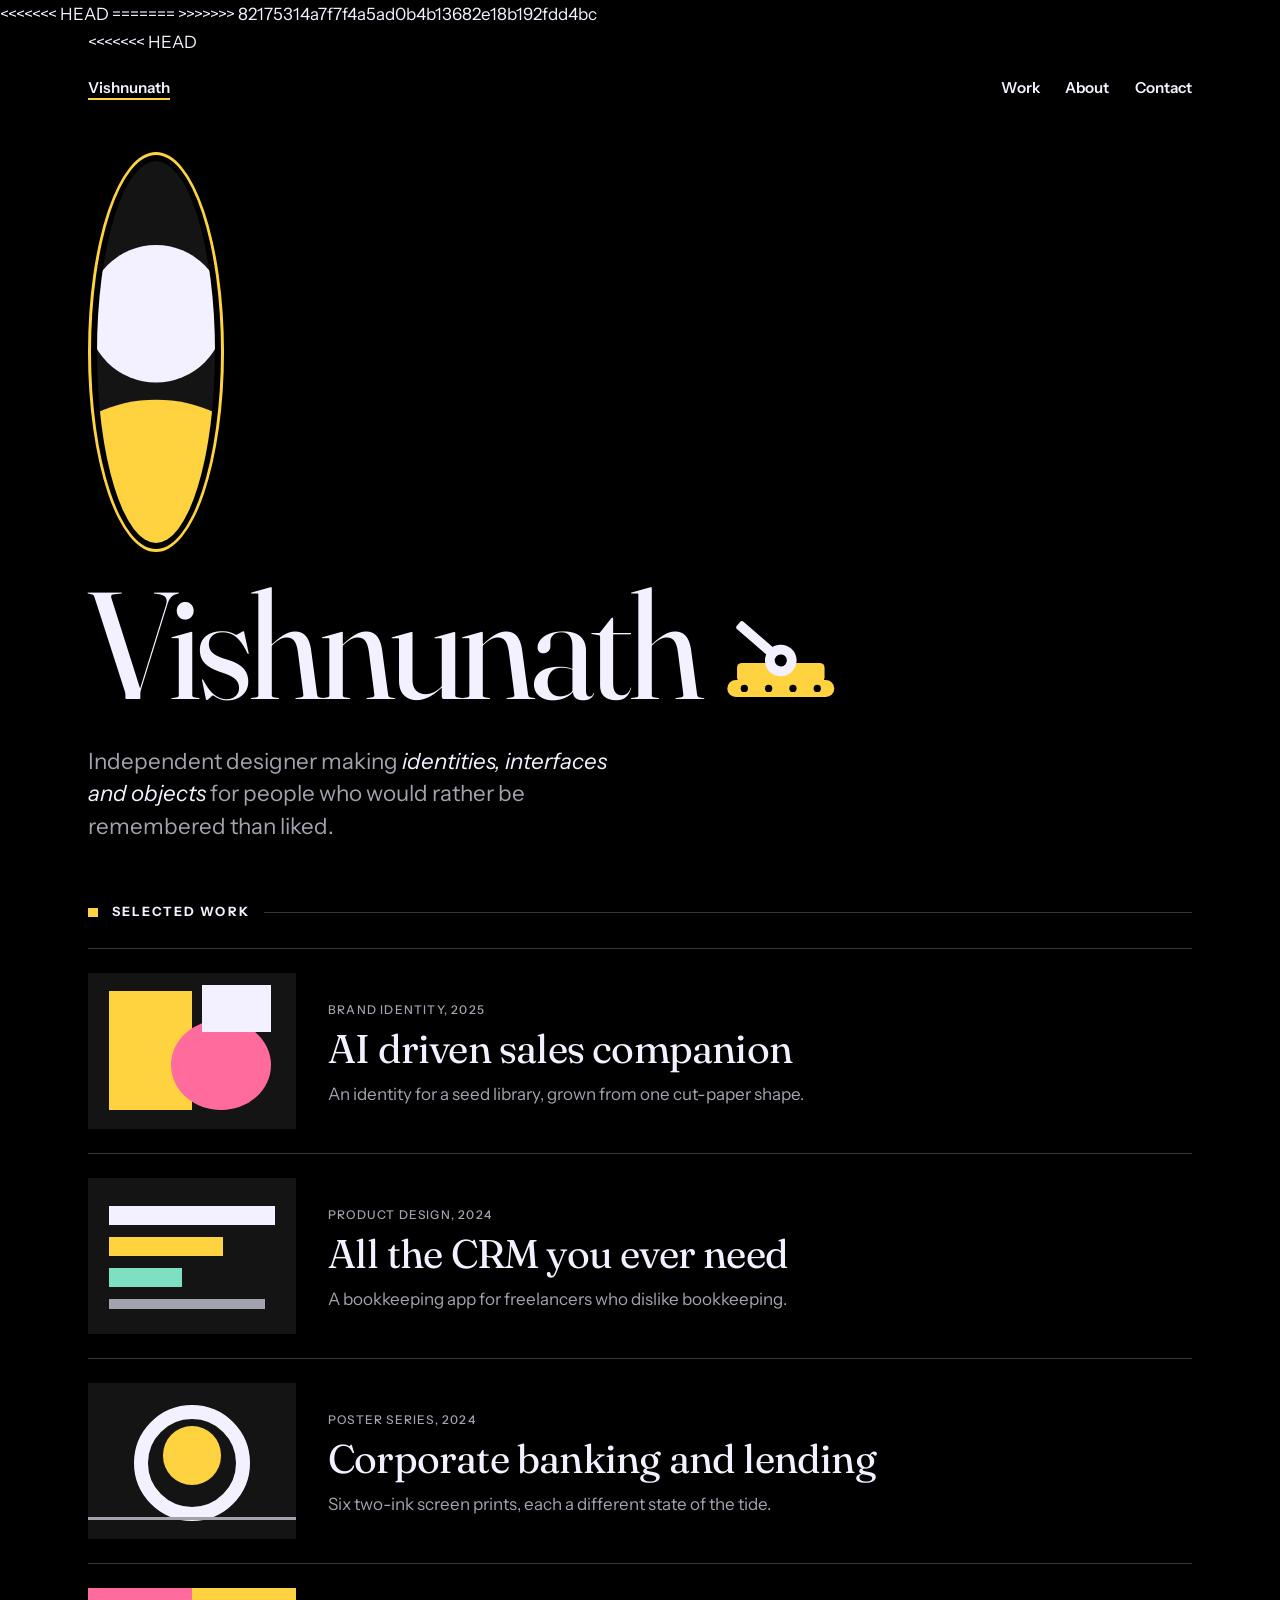
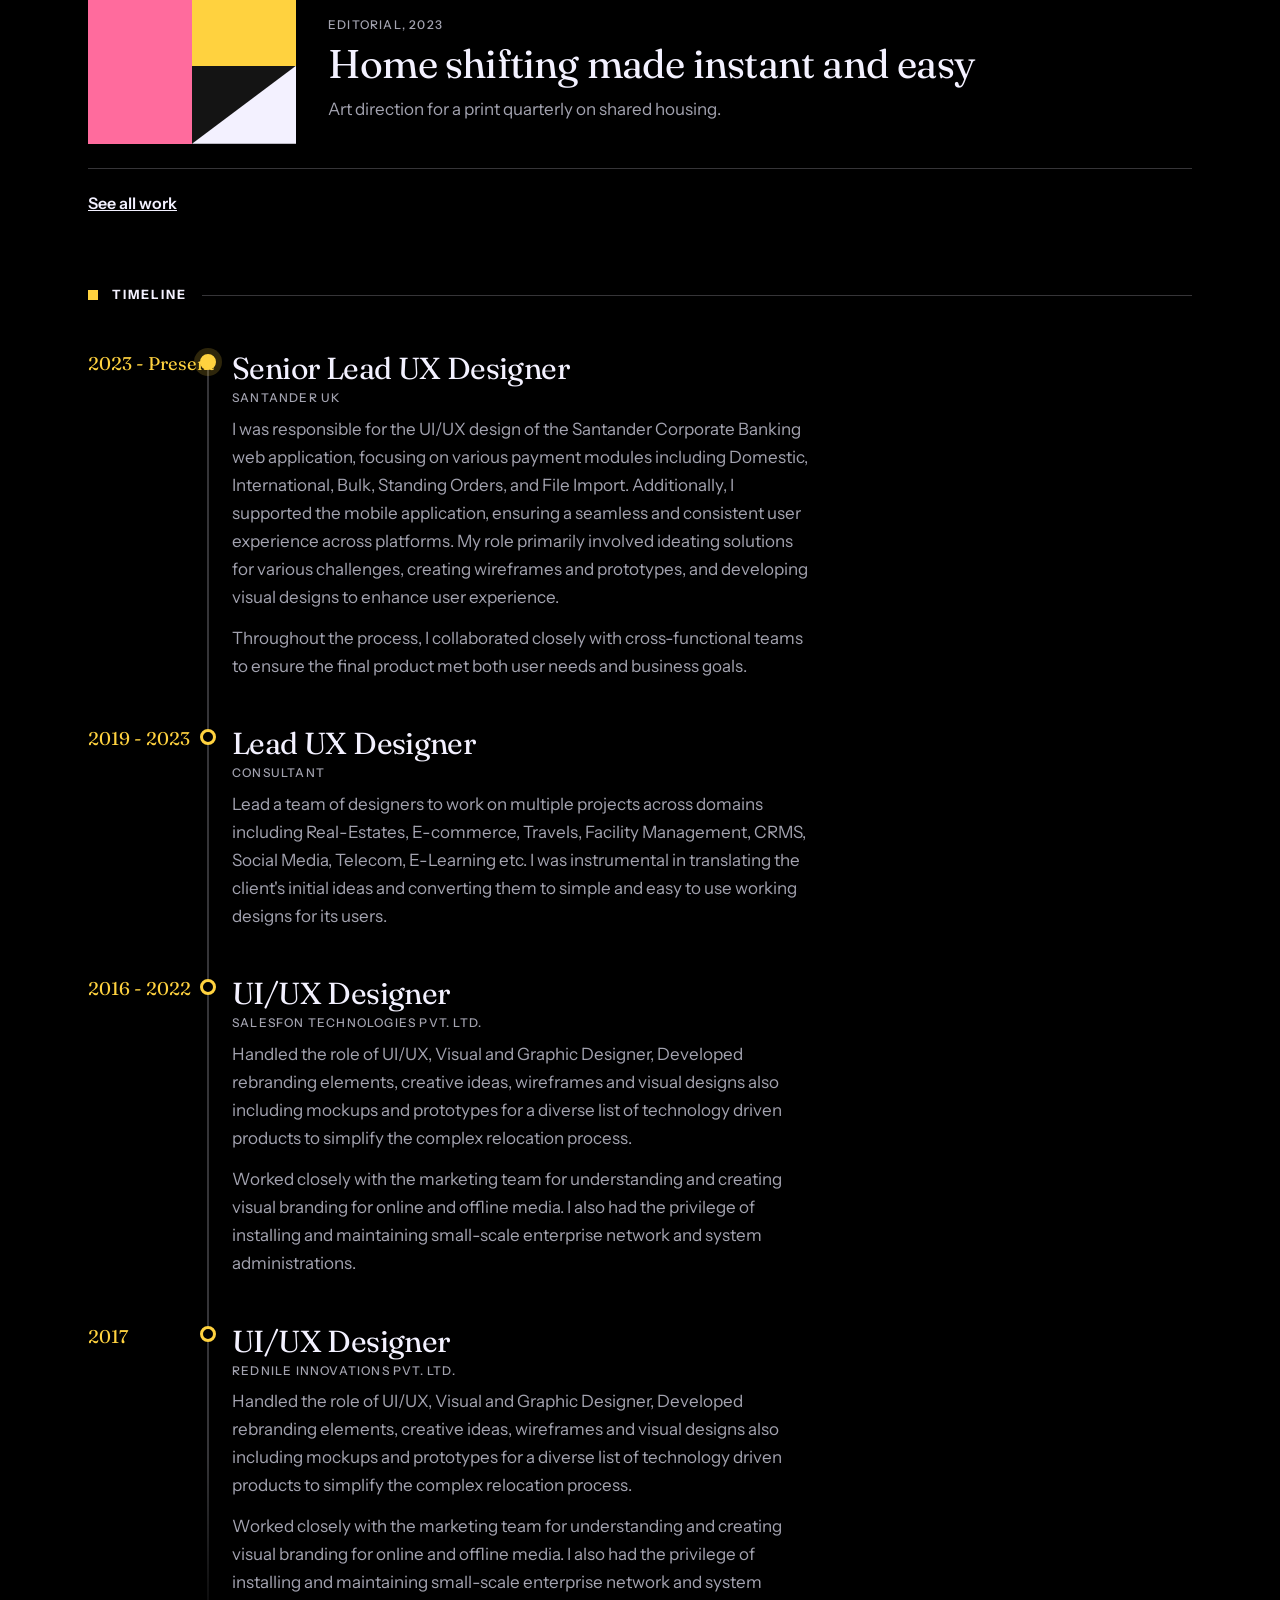
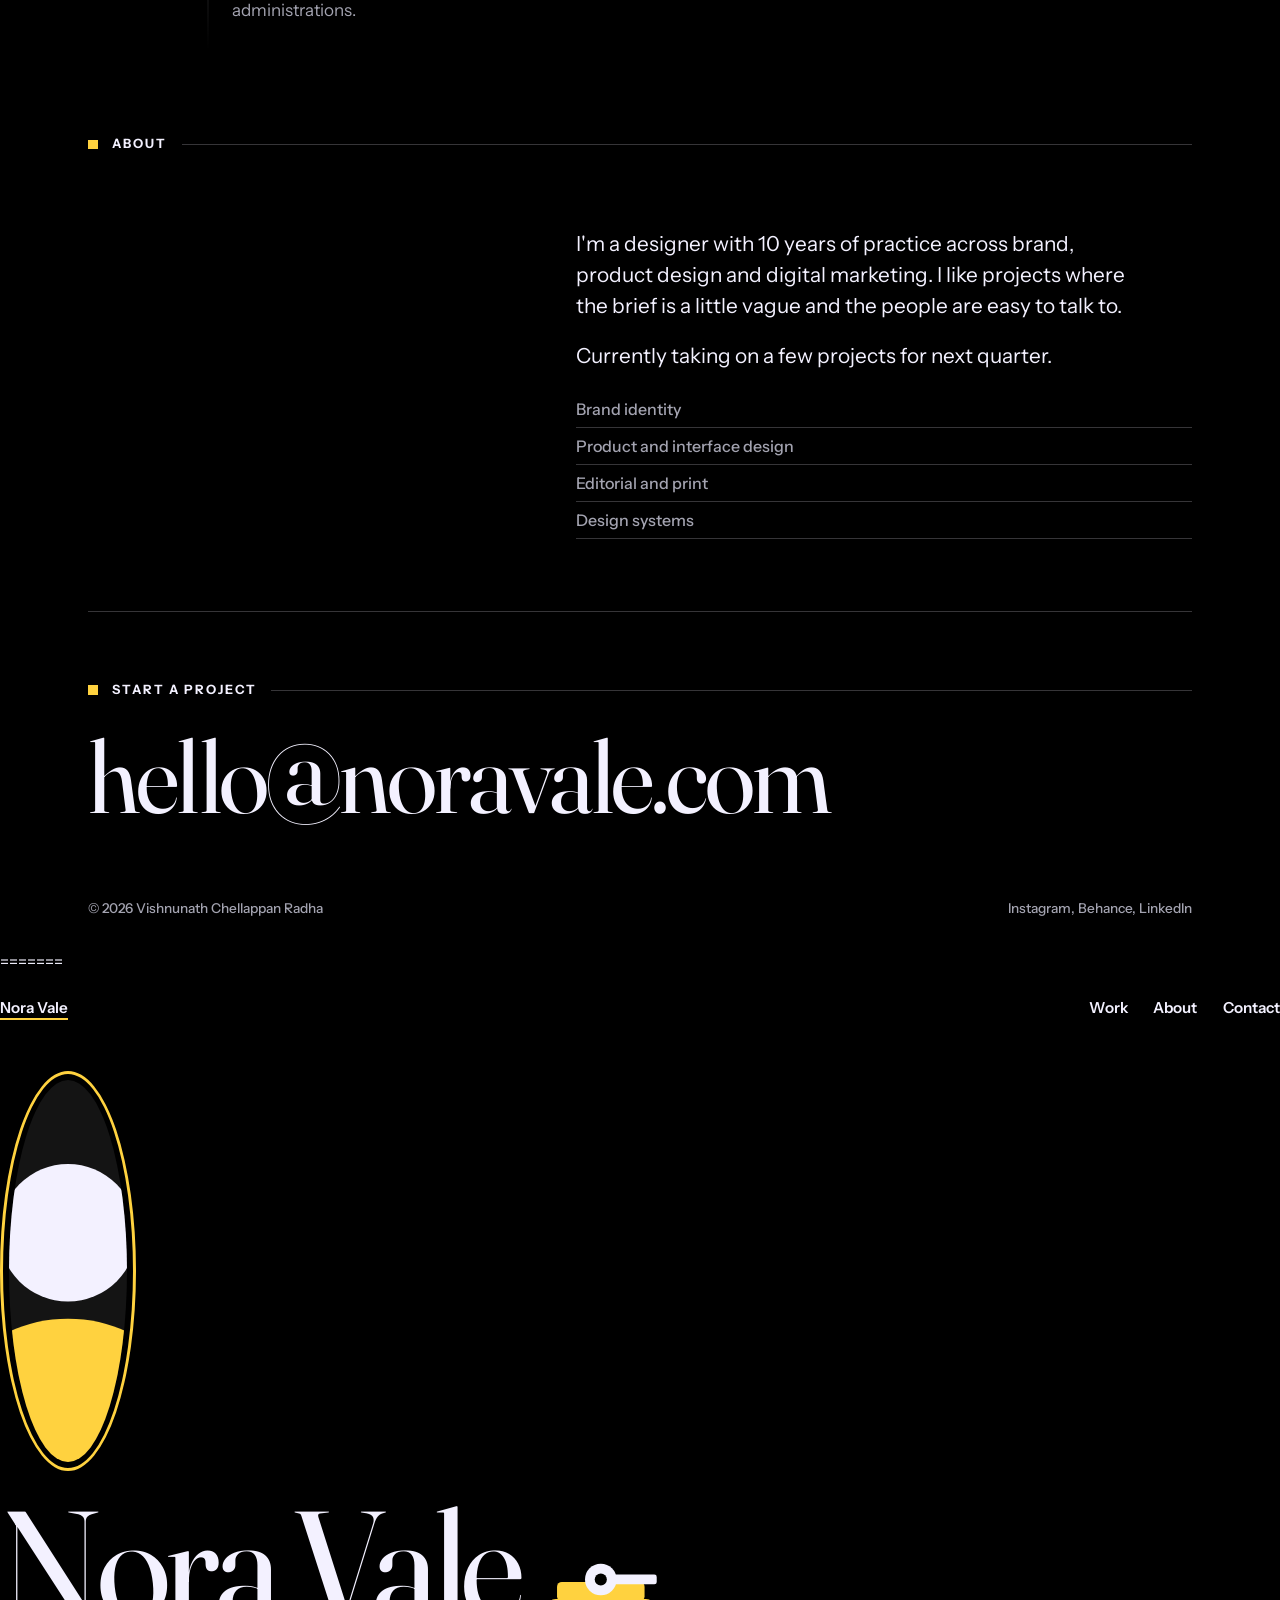
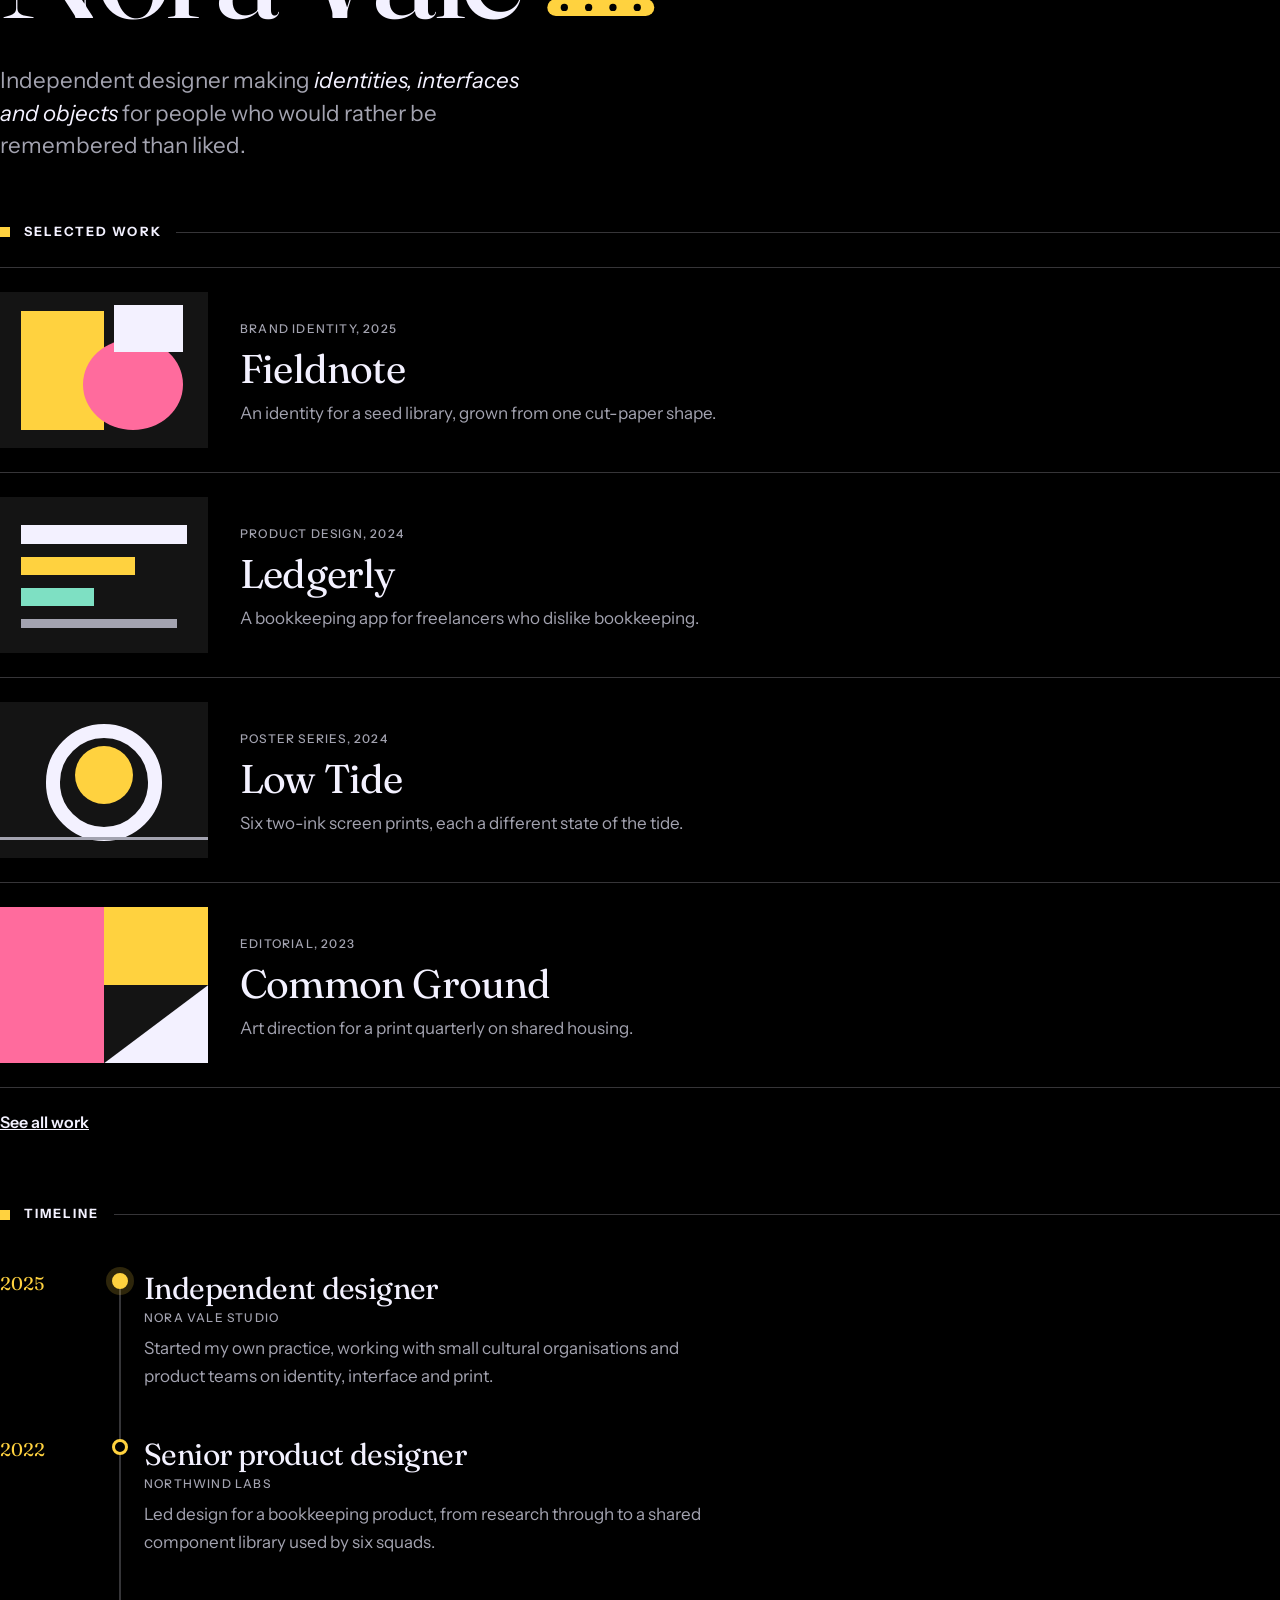
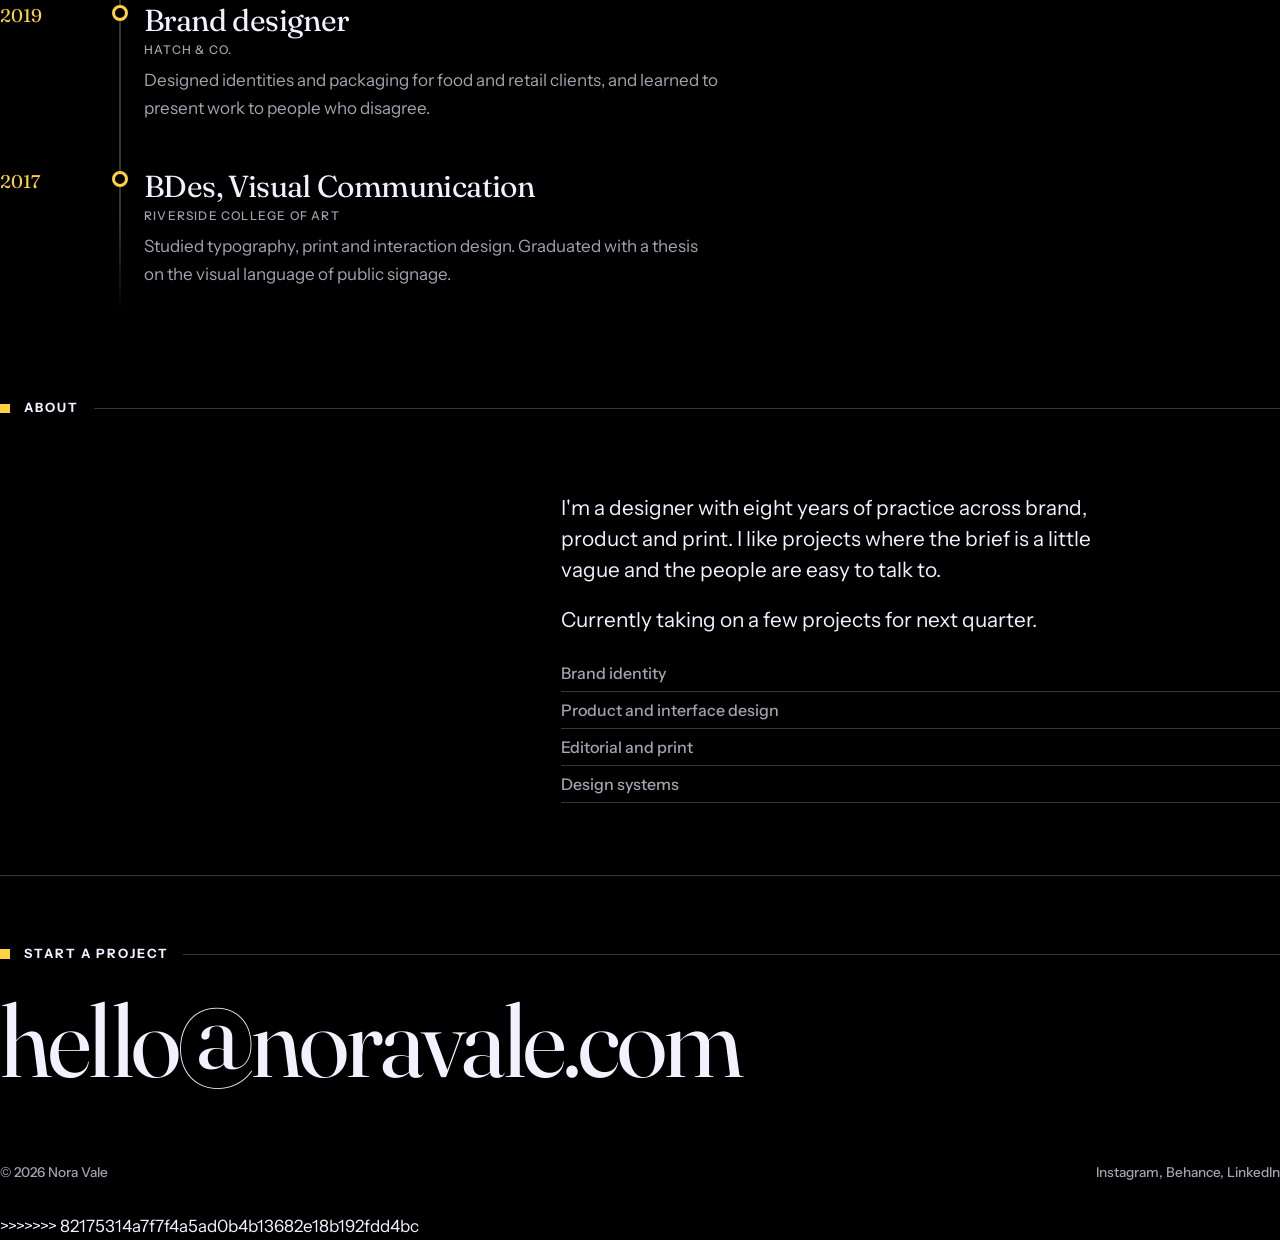
==== commit ff194fbc: "Update from local after conflict" ====
--- a/index.html
+++ b/index.html
@@ -1,12 +1,17 @@
 <!DOCTYPE html>
 <html lang="en"><head><meta charset="utf-8">
 <meta name="viewport" content="width=device-width, initial-scale=1, viewport-fit=cover">
+<<<<<<< HEAD
 <title>Nora Vale, Designer</title><meta name="description" content="Vishnunathcr is a UX designer based out of Bangalore. Working on digital products">
+=======
+<title>Vishnunath C R, Designer</title><meta name="description" content="Nora Vale is an independent designer working across identity, product and print.">
+>>>>>>> 82175314a7f7f4a5ad0b4b13682e18b192fdd4bc
 <link rel="icon" href="data:image/svg+xml,%3Csvg xmlns='http://www.w3.org/2000/svg' viewBox='0 0 100 100'%3E%3Ctext y='.9em' font-size='90'%3E%F0%9F%8E%A8%3C/text%3E%3C/svg%3E">
 <link rel="preconnect" href="https://fonts.googleapis.com"><link rel="preconnect" href="https://fonts.gstatic.com" crossorigin>
 <link href="https://fonts.googleapis.com/css2?family=Fraunces:ital,opsz,wght@0,9..144,100..900;1,9..144,400&family=Instrument+Sans:ital,wght@0,400..700;1,400&display=swap" rel="stylesheet">
 <link rel="stylesheet" href="style.css"></head>
 <body><div class="wrap">
+<<<<<<< HEAD
 <nav aria-label="Main"><a href="index.html" aria-current="page">Vishnunath</a><span><a href="work.html">Work</a><a href="index.html#about">About</a><a href="index.html#contact">Contact</a></span></nav>
 <header class="hero" id="top"><img class="photo" src="profile.jpg" onerror="this.onerror=null;this.src='profile-placeholder.svg'" alt="Portrait of Nora Vale" width="400" height="400"><h1 id="name" aria-label="Vishnunath">Vishnunath<span class="tank" aria-hidden="true"><svg viewBox="0 0 100 62" focusable="false"><rect x="6" y="46" width="88" height="14" rx="7" fill="#ffd23f"/><circle cx="20" cy="53" r="3" fill="#000"/><circle cx="40" cy="53" r="3" fill="#000"/><circle cx="60" cy="53" r="3" fill="#000"/><circle cx="80" cy="53" r="3" fill="#000"/><rect x="14" y="32" width="72" height="16" rx="4" fill="#ffd23f"/><g class="turret"><rect x="50" y="26" width="46" height="8" rx="2" fill="#f3f1ff"/><circle cx="50" cy="30" r="13" fill="#f3f1ff"/><circle cx="50" cy="30" r="5" fill="#000"/></g></svg></span></h1>
 <div class="hero-row"><div><p>Independent designer making <b>identities, interfaces and objects</b> for people who would rather be remembered than liked.</p></div></div></header>
@@ -19,4 +24,19 @@
 <ul><li>Brand identity</li><li>Product and interface design</li><li>Editorial and print</li><li>Design systems</li></ul></div></section>
 <section class="contact" id="contact" aria-labelledby="ch"><h2 class="sec" id="ch">Start a project</h2><a href="mailto:hello@noravale.com">hello@noravale.com</a></section></main>
 <footer><span>&copy; 2026 Vishnunath Chellappan Radha</span><span>Instagram, Behance, LinkedIn</span></footer>
-</div><script src="script.js"></script></body></html>+</div><script src="script.js"></script></body></html>
+=======
+<nav aria-label="Main"><a href="index.html" aria-current="page">Nora Vale</a><span><a href="work.html">Work</a><a href="index.html#about">About</a><a href="index.html#contact">Contact</a></span></nav>
+<header class="hero" id="top"><img class="photo" src="profile.jpg" onerror="this.onerror=null;this.src='profile-placeholder.svg'" alt="Portrait of Nora Vale" width="400" height="400"><h1 id="name" aria-label="Nora Vale">Nora Vale<span class="tank" aria-hidden="true"><svg viewBox="0 0 100 62" focusable="false"><rect x="6" y="46" width="88" height="14" rx="7" fill="#ffd23f"/><circle cx="20" cy="53" r="3" fill="#000"/><circle cx="40" cy="53" r="3" fill="#000"/><circle cx="60" cy="53" r="3" fill="#000"/><circle cx="80" cy="53" r="3" fill="#000"/><rect x="14" y="32" width="72" height="16" rx="4" fill="#ffd23f"/><g class="turret"><rect x="50" y="26" width="46" height="8" rx="2" fill="#f3f1ff"/><circle cx="50" cy="30" r="13" fill="#f3f1ff"/><circle cx="50" cy="30" r="5" fill="#000"/></g></svg></span></h1>
+<div class="hero-row"><div><p>Independent designer making <b>identities, interfaces and objects</b> for people who would rather be remembered than liked.</p></div></div></header>
+<main><section aria-labelledby="wh"><h2 class="sec" id="wh">Selected work</h2>
+<div class="swlist"><a class="sw" href="project-fieldnote.html"><div class="cover c1" aria-hidden="true"><i></i><i></i><i></i></div><div class="swt"><span class="m">Brand identity, 2025</span><span class="t">Fieldnote</span><p>An identity for a seed library, grown from one cut-paper shape.</p></div></a><a class="sw" href="project-ledgerly.html"><div class="cover c2" aria-hidden="true"><i></i><i></i><i></i><i></i></div><div class="swt"><span class="m">Product design, 2024</span><span class="t">Ledgerly</span><p>A bookkeeping app for freelancers who dislike bookkeeping.</p></div></a><a class="sw" href="project-low-tide.html"><div class="cover c3" aria-hidden="true"><i></i><i></i><i></i></div><div class="swt"><span class="m">Poster series, 2024</span><span class="t">Low Tide</span><p>Six two-ink screen prints, each a different state of the tide.</p></div></a><a class="sw" href="project-common-ground.html"><div class="cover c4" aria-hidden="true"><i></i><i></i><i></i></div><div class="swt"><span class="m">Editorial, 2023</span><span class="t">Common Ground</span><p>Art direction for a print quarterly on shared housing.</p></div></a></div><a class="more" href="work.html">See all work</a></section>
+<section class="timeline" aria-labelledby="th"><h2 class="sec" id="th">Timeline</h2><ol><li><span class="y">2025</span><div><h3>Independent designer</h3><span class="p">Nora Vale Studio</span><p>Started my own practice, working with small cultural organisations and product teams on identity, interface and print.</p></div></li><li><span class="y">2022</span><div><h3>Senior product designer</h3><span class="p">Northwind Labs</span><p>Led design for a bookkeeping product, from research through to a shared component library used by six squads.</p></div></li><li><span class="y">2019</span><div><h3>Brand designer</h3><span class="p">Hatch &amp; Co.</span><p>Designed identities and packaging for food and retail clients, and learned to present work to people who disagree.</p></div></li><li><span class="y">2017</span><div><h3>BDes, Visual Communication</h3><span class="p">Riverside College of Art</span><p>Studied typography, print and interaction design. Graduated with a thesis on the visual language of public signage.</p></div></li></ol></section>
+<section class="about" id="about" aria-labelledby="ah"><h2 class="sec" id="ah">About</h2><div>
+<p>I'm a designer with eight years of practice across brand, product and print. I like projects where the brief is a little vague and the people are easy to talk to.</p>
+<p>Currently taking on a few projects for next quarter.</p>
+<ul><li>Brand identity</li><li>Product and interface design</li><li>Editorial and print</li><li>Design systems</li></ul></div></section>
+<section class="contact" id="contact" aria-labelledby="ch"><h2 class="sec" id="ch">Start a project</h2><a href="mailto:hello@noravale.com">hello@noravale.com</a></section></main>
+<footer><span>&copy; 2026 Nora Vale</span><span>Instagram, Behance, LinkedIn</span></footer>
+</div><script src="script.js"></script></body></html>
+>>>>>>> 82175314a7f7f4a5ad0b4b13682e18b192fdd4bc
--- a/style.css
+++ b/style.css
@@ -171,6 +171,7 @@
 .about .sec{grid-column:1/-1}
 .about>div{grid-column:2}
 @media (max-width:760px){.about{grid-template-columns:1fr}.about>div{grid-column:1}}
+<<<<<<< HEAD
 
 @media (min-width:761px){
 .timeline ol::before{left:calc(9.5rem + 1.5rem - 1px)}
@@ -179,3 +180,5 @@
 }
 .timeline .y{font-size:1.15rem;white-space:nowrap;letter-spacing:0;padding-top:.25rem}
 .timeline li p+p{margin-top:.8rem}
+=======
+>>>>>>> 82175314a7f7f4a5ad0b4b13682e18b192fdd4bc
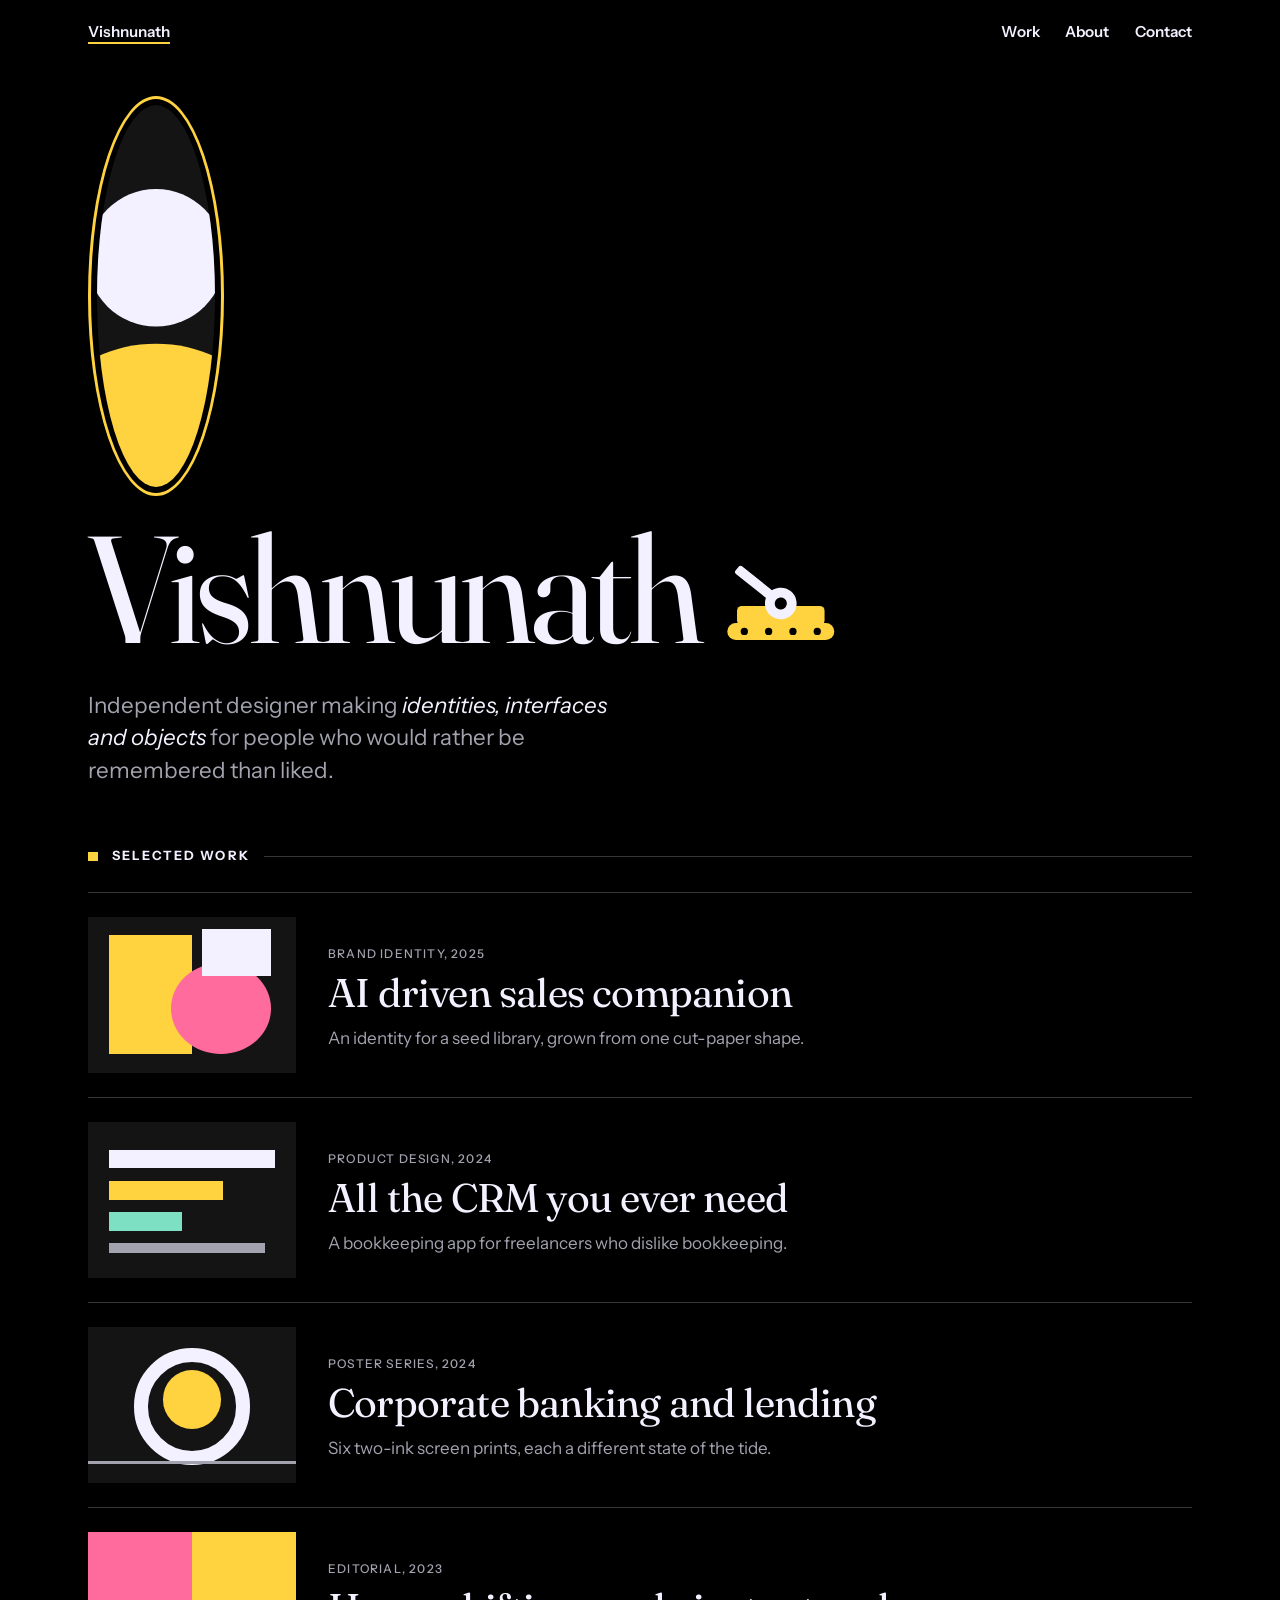
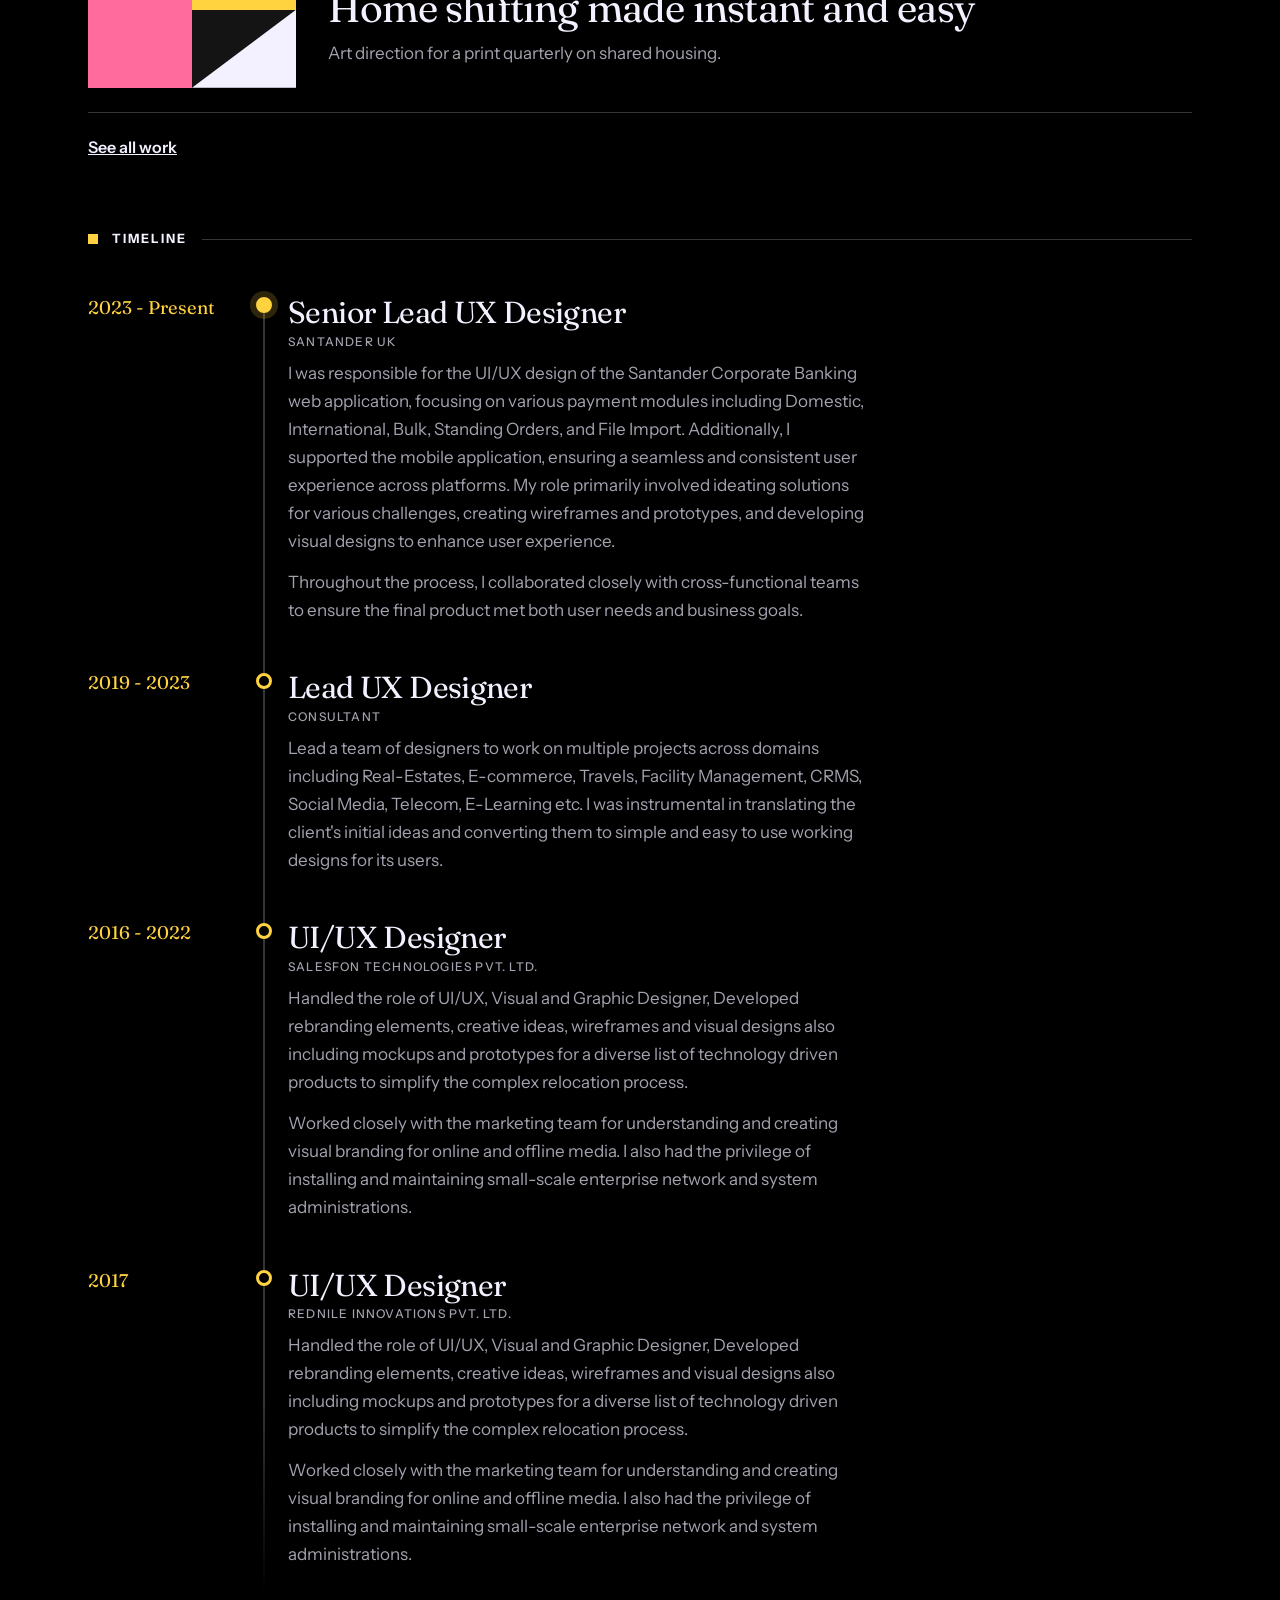
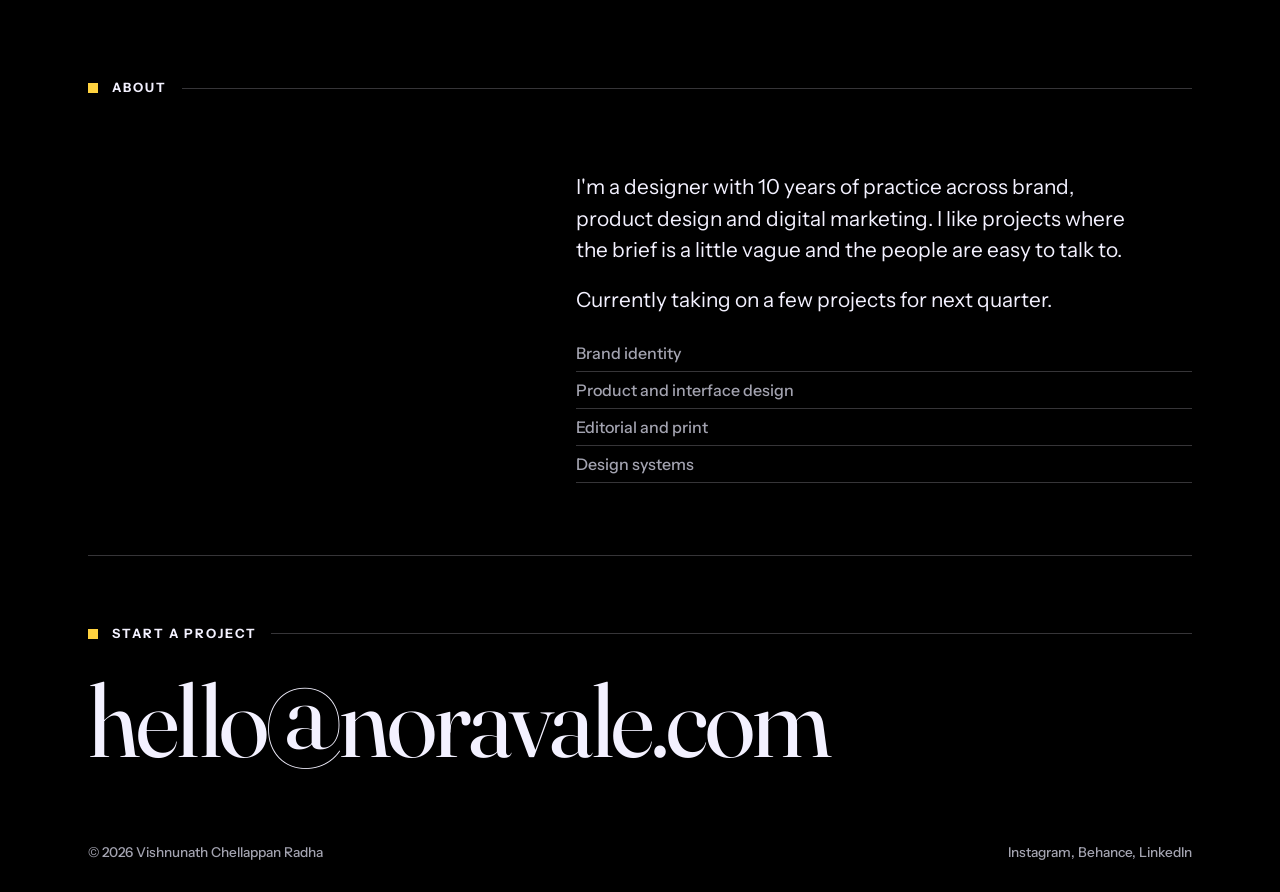
==== commit cee8ef62: "Clean push after conflict Issues with previous upload." ====
--- a/index.html
+++ b/index.html
@@ -1,17 +1,12 @@
 <!DOCTYPE html>
 <html lang="en"><head><meta charset="utf-8">
 <meta name="viewport" content="width=device-width, initial-scale=1, viewport-fit=cover">
-<<<<<<< HEAD
 <title>Nora Vale, Designer</title><meta name="description" content="Vishnunathcr is a UX designer based out of Bangalore. Working on digital products">
-=======
-<title>Vishnunath C R, Designer</title><meta name="description" content="Nora Vale is an independent designer working across identity, product and print.">
->>>>>>> 82175314a7f7f4a5ad0b4b13682e18b192fdd4bc
 <link rel="icon" href="data:image/svg+xml,%3Csvg xmlns='http://www.w3.org/2000/svg' viewBox='0 0 100 100'%3E%3Ctext y='.9em' font-size='90'%3E%F0%9F%8E%A8%3C/text%3E%3C/svg%3E">
 <link rel="preconnect" href="https://fonts.googleapis.com"><link rel="preconnect" href="https://fonts.gstatic.com" crossorigin>
 <link href="https://fonts.googleapis.com/css2?family=Fraunces:ital,opsz,wght@0,9..144,100..900;1,9..144,400&family=Instrument+Sans:ital,wght@0,400..700;1,400&display=swap" rel="stylesheet">
 <link rel="stylesheet" href="style.css"></head>
 <body><div class="wrap">
-<<<<<<< HEAD
 <nav aria-label="Main"><a href="index.html" aria-current="page">Vishnunath</a><span><a href="work.html">Work</a><a href="index.html#about">About</a><a href="index.html#contact">Contact</a></span></nav>
 <header class="hero" id="top"><img class="photo" src="profile.jpg" onerror="this.onerror=null;this.src='profile-placeholder.svg'" alt="Portrait of Nora Vale" width="400" height="400"><h1 id="name" aria-label="Vishnunath">Vishnunath<span class="tank" aria-hidden="true"><svg viewBox="0 0 100 62" focusable="false"><rect x="6" y="46" width="88" height="14" rx="7" fill="#ffd23f"/><circle cx="20" cy="53" r="3" fill="#000"/><circle cx="40" cy="53" r="3" fill="#000"/><circle cx="60" cy="53" r="3" fill="#000"/><circle cx="80" cy="53" r="3" fill="#000"/><rect x="14" y="32" width="72" height="16" rx="4" fill="#ffd23f"/><g class="turret"><rect x="50" y="26" width="46" height="8" rx="2" fill="#f3f1ff"/><circle cx="50" cy="30" r="13" fill="#f3f1ff"/><circle cx="50" cy="30" r="5" fill="#000"/></g></svg></span></h1>
 <div class="hero-row"><div><p>Independent designer making <b>identities, interfaces and objects</b> for people who would rather be remembered than liked.</p></div></div></header>
@@ -24,19 +19,4 @@
 <ul><li>Brand identity</li><li>Product and interface design</li><li>Editorial and print</li><li>Design systems</li></ul></div></section>
 <section class="contact" id="contact" aria-labelledby="ch"><h2 class="sec" id="ch">Start a project</h2><a href="mailto:hello@noravale.com">hello@noravale.com</a></section></main>
 <footer><span>&copy; 2026 Vishnunath Chellappan Radha</span><span>Instagram, Behance, LinkedIn</span></footer>
-</div><script src="script.js"></script></body></html>
-=======
-<nav aria-label="Main"><a href="index.html" aria-current="page">Nora Vale</a><span><a href="work.html">Work</a><a href="index.html#about">About</a><a href="index.html#contact">Contact</a></span></nav>
-<header class="hero" id="top"><img class="photo" src="profile.jpg" onerror="this.onerror=null;this.src='profile-placeholder.svg'" alt="Portrait of Nora Vale" width="400" height="400"><h1 id="name" aria-label="Nora Vale">Nora Vale<span class="tank" aria-hidden="true"><svg viewBox="0 0 100 62" focusable="false"><rect x="6" y="46" width="88" height="14" rx="7" fill="#ffd23f"/><circle cx="20" cy="53" r="3" fill="#000"/><circle cx="40" cy="53" r="3" fill="#000"/><circle cx="60" cy="53" r="3" fill="#000"/><circle cx="80" cy="53" r="3" fill="#000"/><rect x="14" y="32" width="72" height="16" rx="4" fill="#ffd23f"/><g class="turret"><rect x="50" y="26" width="46" height="8" rx="2" fill="#f3f1ff"/><circle cx="50" cy="30" r="13" fill="#f3f1ff"/><circle cx="50" cy="30" r="5" fill="#000"/></g></svg></span></h1>
-<div class="hero-row"><div><p>Independent designer making <b>identities, interfaces and objects</b> for people who would rather be remembered than liked.</p></div></div></header>
-<main><section aria-labelledby="wh"><h2 class="sec" id="wh">Selected work</h2>
-<div class="swlist"><a class="sw" href="project-fieldnote.html"><div class="cover c1" aria-hidden="true"><i></i><i></i><i></i></div><div class="swt"><span class="m">Brand identity, 2025</span><span class="t">Fieldnote</span><p>An identity for a seed library, grown from one cut-paper shape.</p></div></a><a class="sw" href="project-ledgerly.html"><div class="cover c2" aria-hidden="true"><i></i><i></i><i></i><i></i></div><div class="swt"><span class="m">Product design, 2024</span><span class="t">Ledgerly</span><p>A bookkeeping app for freelancers who dislike bookkeeping.</p></div></a><a class="sw" href="project-low-tide.html"><div class="cover c3" aria-hidden="true"><i></i><i></i><i></i></div><div class="swt"><span class="m">Poster series, 2024</span><span class="t">Low Tide</span><p>Six two-ink screen prints, each a different state of the tide.</p></div></a><a class="sw" href="project-common-ground.html"><div class="cover c4" aria-hidden="true"><i></i><i></i><i></i></div><div class="swt"><span class="m">Editorial, 2023</span><span class="t">Common Ground</span><p>Art direction for a print quarterly on shared housing.</p></div></a></div><a class="more" href="work.html">See all work</a></section>
-<section class="timeline" aria-labelledby="th"><h2 class="sec" id="th">Timeline</h2><ol><li><span class="y">2025</span><div><h3>Independent designer</h3><span class="p">Nora Vale Studio</span><p>Started my own practice, working with small cultural organisations and product teams on identity, interface and print.</p></div></li><li><span class="y">2022</span><div><h3>Senior product designer</h3><span class="p">Northwind Labs</span><p>Led design for a bookkeeping product, from research through to a shared component library used by six squads.</p></div></li><li><span class="y">2019</span><div><h3>Brand designer</h3><span class="p">Hatch &amp; Co.</span><p>Designed identities and packaging for food and retail clients, and learned to present work to people who disagree.</p></div></li><li><span class="y">2017</span><div><h3>BDes, Visual Communication</h3><span class="p">Riverside College of Art</span><p>Studied typography, print and interaction design. Graduated with a thesis on the visual language of public signage.</p></div></li></ol></section>
-<section class="about" id="about" aria-labelledby="ah"><h2 class="sec" id="ah">About</h2><div>
-<p>I'm a designer with eight years of practice across brand, product and print. I like projects where the brief is a little vague and the people are easy to talk to.</p>
-<p>Currently taking on a few projects for next quarter.</p>
-<ul><li>Brand identity</li><li>Product and interface design</li><li>Editorial and print</li><li>Design systems</li></ul></div></section>
-<section class="contact" id="contact" aria-labelledby="ch"><h2 class="sec" id="ch">Start a project</h2><a href="mailto:hello@noravale.com">hello@noravale.com</a></section></main>
-<footer><span>&copy; 2026 Nora Vale</span><span>Instagram, Behance, LinkedIn</span></footer>
-</div><script src="script.js"></script></body></html>
->>>>>>> 82175314a7f7f4a5ad0b4b13682e18b192fdd4bc
+</div><script src="script.js"></script></body></html>
--- a/style.css
+++ b/style.css
@@ -171,7 +171,6 @@
 .about .sec{grid-column:1/-1}
 .about>div{grid-column:2}
 @media (max-width:760px){.about{grid-template-columns:1fr}.about>div{grid-column:1}}
-<<<<<<< HEAD
 
 @media (min-width:761px){
 .timeline ol::before{left:calc(9.5rem + 1.5rem - 1px)}
@@ -180,5 +179,3 @@
 }
 .timeline .y{font-size:1.15rem;white-space:nowrap;letter-spacing:0;padding-top:.25rem}
 .timeline li p+p{margin-top:.8rem}
-=======
->>>>>>> 82175314a7f7f4a5ad0b4b13682e18b192fdd4bc
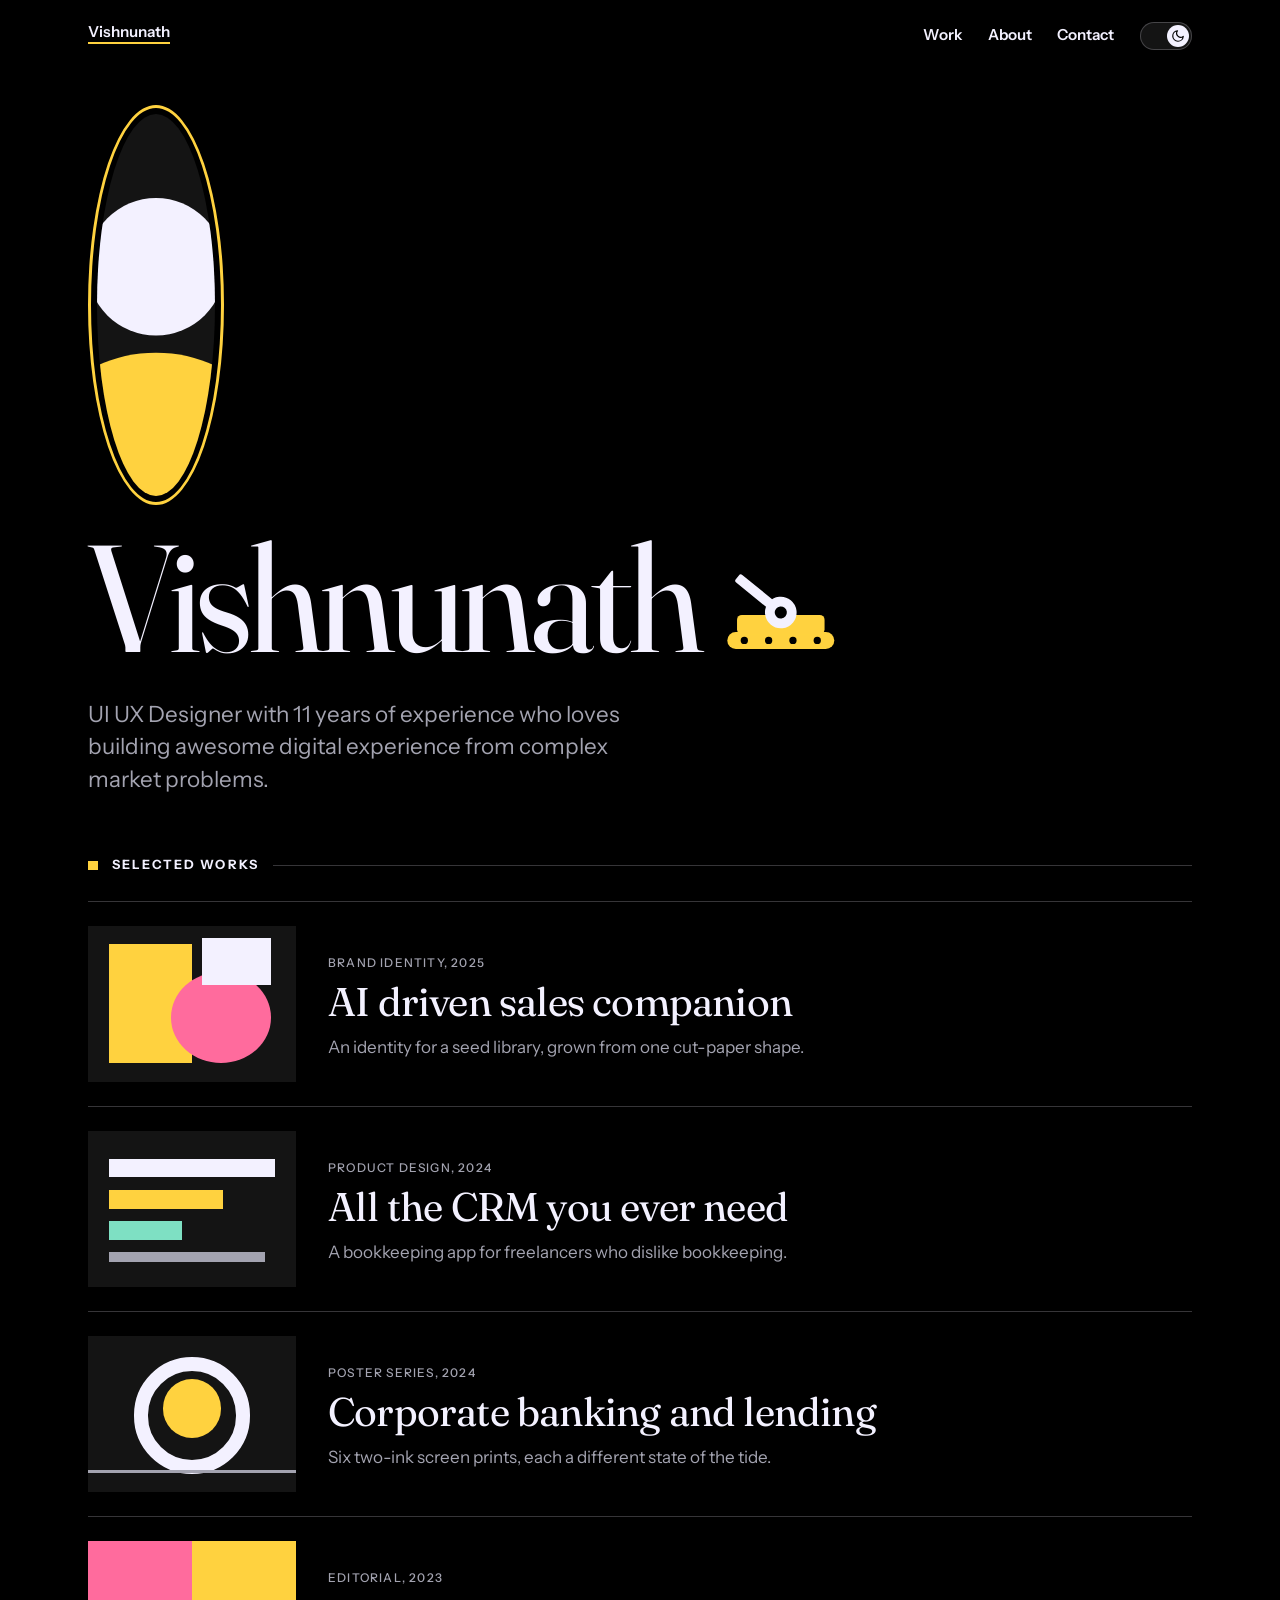
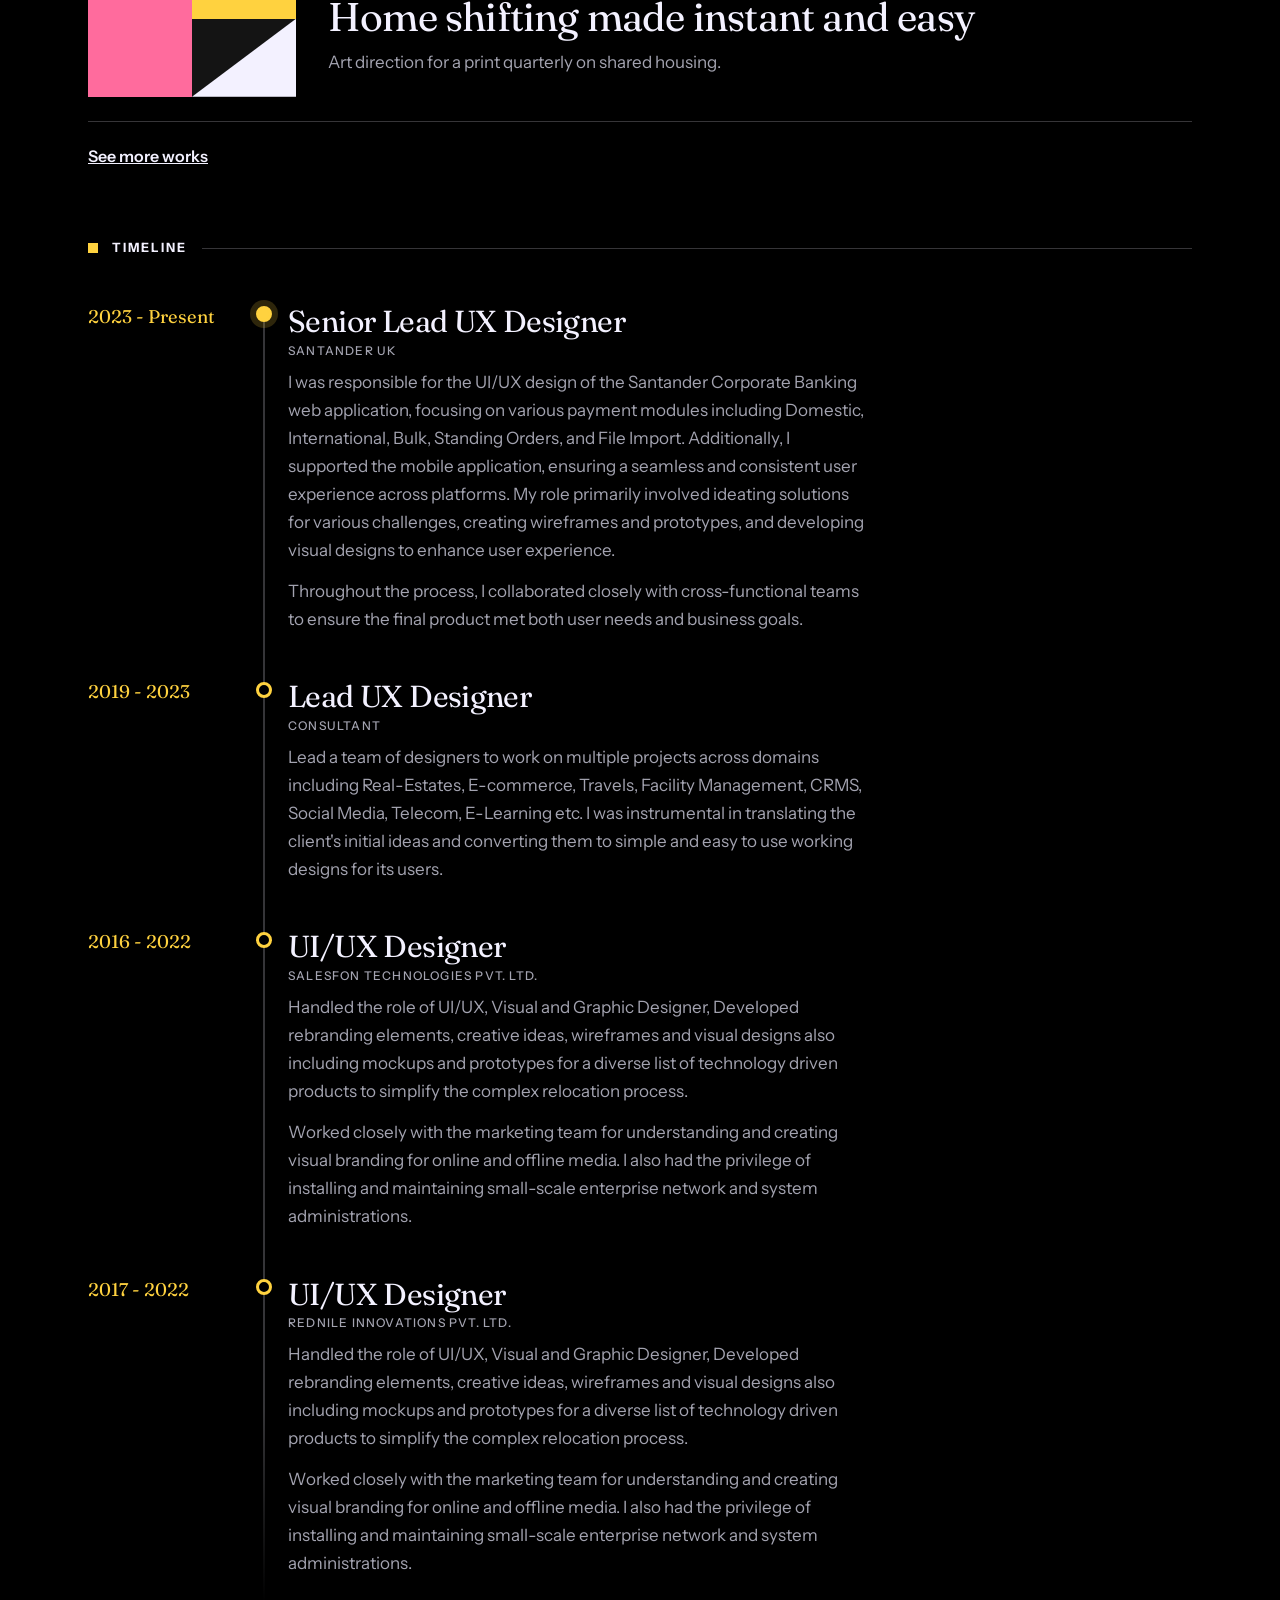
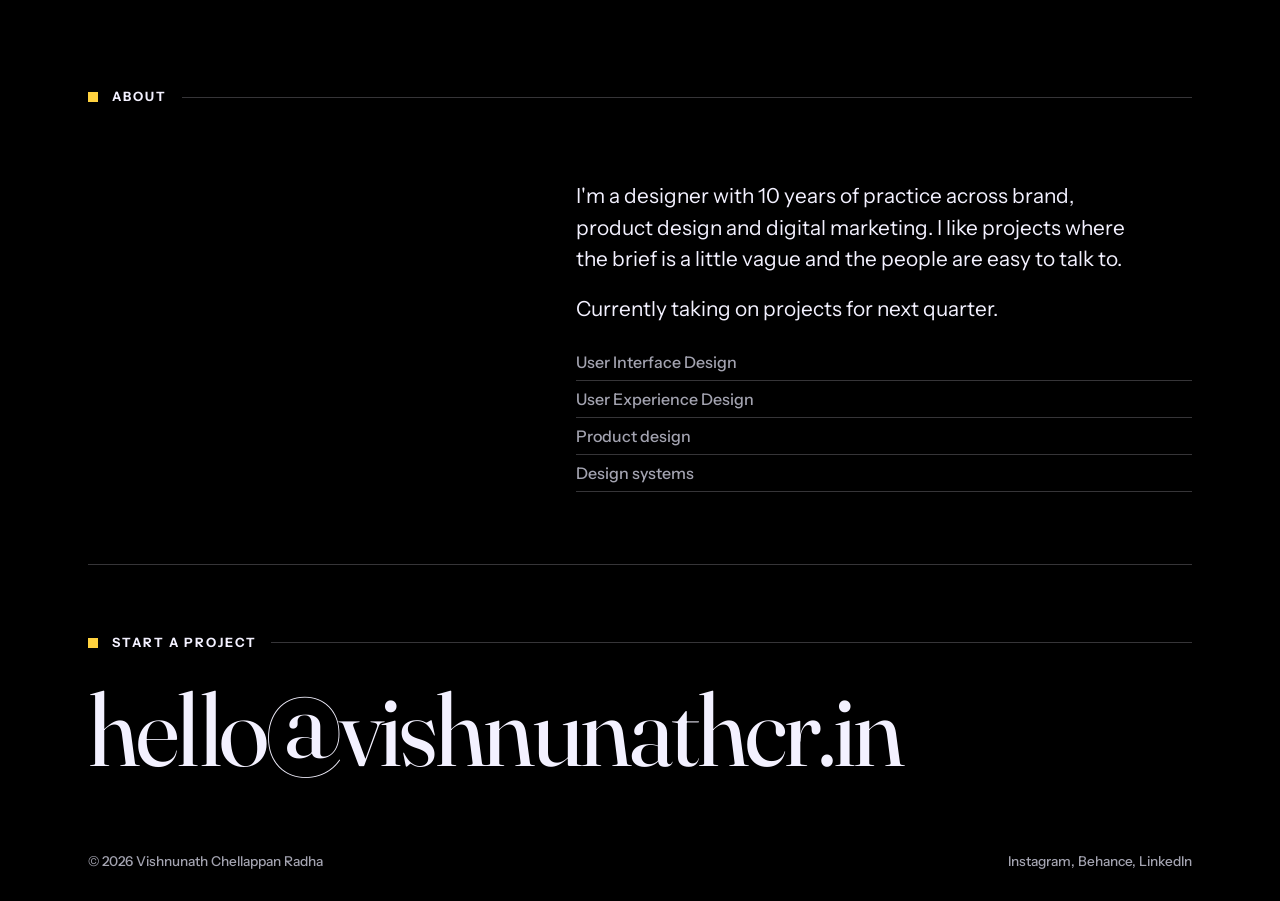
==== commit 1951a3ab: "Added dark mode" ====
--- a/index.html
+++ b/index.html
@@ -1,22 +1,22 @@
 <!DOCTYPE html>
-<html lang="en"><head><meta charset="utf-8">
+<html lang="en"><head><meta charset="utf-8"><script>try{var t=localStorage.getItem("theme");if(t==="light"||t==="dark")document.documentElement.setAttribute("data-theme",t)}catch(e){}</script>
 <meta name="viewport" content="width=device-width, initial-scale=1, viewport-fit=cover">
-<title>Nora Vale, Designer</title><meta name="description" content="Vishnunathcr is a UX designer based out of Bangalore. Working on digital products">
+<title>VIshnunath, UI/UX Designer</title><meta name="description" content="Vishnunathcr is a UX designer based out of Bangalore. Working on digital products">
 <link rel="icon" href="data:image/svg+xml,%3Csvg xmlns='http://www.w3.org/2000/svg' viewBox='0 0 100 100'%3E%3Ctext y='.9em' font-size='90'%3E%F0%9F%8E%A8%3C/text%3E%3C/svg%3E">
 <link rel="preconnect" href="https://fonts.googleapis.com"><link rel="preconnect" href="https://fonts.gstatic.com" crossorigin>
 <link href="https://fonts.googleapis.com/css2?family=Fraunces:ital,opsz,wght@0,9..144,100..900;1,9..144,400&family=Instrument+Sans:ital,wght@0,400..700;1,400&display=swap" rel="stylesheet">
 <link rel="stylesheet" href="style.css"></head>
 <body><div class="wrap">
-<nav aria-label="Main"><a href="index.html" aria-current="page">Vishnunath</a><span><a href="work.html">Work</a><a href="index.html#about">About</a><a href="index.html#contact">Contact</a></span></nav>
-<header class="hero" id="top"><img class="photo" src="profile.jpg" onerror="this.onerror=null;this.src='profile-placeholder.svg'" alt="Portrait of Nora Vale" width="400" height="400"><h1 id="name" aria-label="Vishnunath">Vishnunath<span class="tank" aria-hidden="true"><svg viewBox="0 0 100 62" focusable="false"><rect x="6" y="46" width="88" height="14" rx="7" fill="#ffd23f"/><circle cx="20" cy="53" r="3" fill="#000"/><circle cx="40" cy="53" r="3" fill="#000"/><circle cx="60" cy="53" r="3" fill="#000"/><circle cx="80" cy="53" r="3" fill="#000"/><rect x="14" y="32" width="72" height="16" rx="4" fill="#ffd23f"/><g class="turret"><rect x="50" y="26" width="46" height="8" rx="2" fill="#f3f1ff"/><circle cx="50" cy="30" r="13" fill="#f3f1ff"/><circle cx="50" cy="30" r="5" fill="#000"/></g></svg></span></h1>
-<div class="hero-row"><div><p>Independent designer making <b>identities, interfaces and objects</b> for people who would rather be remembered than liked.</p></div></div></header>
-<main><section aria-labelledby="wh"><h2 class="sec" id="wh">Selected work</h2>
-<div class="swlist"><a class="sw" href="project-fieldnote.html"><div class="cover c1" aria-hidden="true"><i></i><i></i><i></i></div><div class="swt"><span class="m">Brand identity, 2025</span><span class="t">AI driven sales companion</span><p>An identity for a seed library, grown from one cut-paper shape.</p></div></a><a class="sw" href="project-ledgerly.html"><div class="cover c2" aria-hidden="true"><i></i><i></i><i></i><i></i></div><div class="swt"><span class="m">Product design, 2024</span><span class="t">All the CRM you ever need</span><p>A bookkeeping app for freelancers who dislike bookkeeping.</p></div></a><a class="sw" href="project-low-tide.html"><div class="cover c3" aria-hidden="true"><i></i><i></i><i></i></div><div class="swt"><span class="m">Poster series, 2024</span><span class="t">Corporate banking and lending</span><p>Six two-ink screen prints, each a different state of the tide.</p></div></a><a class="sw" href="project-common-ground.html"><div class="cover c4" aria-hidden="true"><i></i><i></i><i></i></div><div class="swt"><span class="m">Editorial, 2023</span><span class="t">Home shifting made instant and easy</span><p>Art direction for a print quarterly on shared housing.</p></div></a></div><a class="more" href="work.html">See all work</a></section>
-<section class="timeline" aria-labelledby="th"><h2 class="sec" id="th">Timeline</h2><ol><li><span class="y">2023 - Present</span><div><h3>Senior Lead UX Designer</h3><span class="p">Santander UK</span><p>I was responsible for the UI/UX design of the Santander Corporate Banking web application, focusing on various payment modules including Domestic, International, Bulk, Standing Orders, and File Import. Additionally, I supported the mobile application, ensuring a seamless and consistent user experience across platforms. My role primarily involved ideating solutions for various challenges, creating wireframes and prototypes, and developing visual designs to enhance user experience.</p><p>Throughout the process, I collaborated closely with cross-functional teams to ensure the final product met both user needs and business goals.</p></div></li><li><span class="y">2019 - 2023</span><div><h3>Lead UX Designer</h3><span class="p">Consultant</span><p>Lead a team of designers to work on multiple projects across domains including Real-Estates, E-commerce, Travels, Facility Management, CRMS, Social Media, Telecom, E-Learning etc. I was instrumental in translating the client&#x27;s initial ideas and converting them to simple and easy to use working designs for its users.</p></div></li><li><span class="y">2016 - 2022</span><div><h3>UI/UX Designer</h3><span class="p">Salesfon Technologies Pvt. Ltd.</span><p>Handled the role of UI/UX, Visual and Graphic Designer, Developed rebranding elements, creative ideas, wireframes and visual designs also including mockups and prototypes for a diverse list of technology driven products to simplify the complex relocation process.</p><p>Worked closely with the marketing team for understanding and creating visual branding for online and offline media. I also had the privilege of installing and maintaining small-scale enterprise network and system administrations.</p></div></li><li><span class="y">2017</span><div><h3>UI/UX Designer</h3><span class="p">Rednile Innovations Pvt. Ltd.</span><p>Handled the role of UI/UX, Visual and Graphic Designer, Developed rebranding elements, creative ideas, wireframes and visual designs also including mockups and prototypes for a diverse list of technology driven products to simplify the complex relocation process.</p><p>Worked closely with the marketing team for understanding and creating visual branding for online and offline media. I also had the privilege of installing and maintaining small-scale enterprise network and system administrations.</p></div></li></ol></section>
+<nav aria-label="Main"><a href="index.html" aria-current="page">Vishnunath</a><span><a href="work.html">Work</a><a href="index.html#about">About</a><a href="index.html#contact">Contact</a><button class="theme-toggle" type="button" role="switch" aria-checked="false" aria-label="Day mode" title="Switch between day and night"><span class="tt-knob"><svg class="tt-sun" viewBox="0 0 24 24" width="14" height="14" fill="none" stroke="currentColor" stroke-width="2" stroke-linecap="round" aria-hidden="true"><circle cx="12" cy="12" r="4"/><path d="M12 2v2M12 20v2M4.9 4.9l1.4 1.4M17.7 17.7l1.4 1.4M2 12h2M20 12h2M4.9 19.1l1.4-1.4M17.7 6.3l1.4-1.4"/></svg><svg class="tt-moon" viewBox="0 0 24 24" width="14" height="14" fill="none" stroke="currentColor" stroke-width="2" stroke-linecap="round" stroke-linejoin="round" aria-hidden="true"><path d="M21 12.8A9 9 0 1 1 11.2 3a7 7 0 0 0 9.8 9.8z"/></svg></span></button></span></nav>
+<header class="hero" id="top"><img class="photo" src="profile.jpg" onerror="this.onerror=null;this.src='profile-placeholder.svg'" alt="Portrait of Vishnunath C R" width="400" height="400"><h1 id="name" aria-label="Vishnunath">Vishnunath<span class="tank" aria-hidden="true"><svg viewBox="0 0 100 62" focusable="false"><rect x="6" y="46" width="88" height="14" rx="7" fill="#ffd23f"/><circle cx="20" cy="53" r="3" fill="#000"/><circle cx="40" cy="53" r="3" fill="#000"/><circle cx="60" cy="53" r="3" fill="#000"/><circle cx="80" cy="53" r="3" fill="#000"/><rect x="14" y="32" width="72" height="16" rx="4" fill="#ffd23f"/><g class="turret"><rect x="50" y="26" width="46" height="8" rx="2" fill="#f3f1ff"/><circle cx="50" cy="30" r="13" fill="#f3f1ff"/><circle cx="50" cy="30" r="5" fill="#000"/></g></svg></span></h1>
+<div class="hero-row"><div><p>UI UX Designer with 11 years of experience who loves building awesome digital experience from complex market problems.</p></div></div></header>
+<main><section aria-labelledby="wh"><h2 class="sec" id="wh">Selected works</h2>
+<div class="swlist"><a class="sw" href="project-fieldnote.html"><div class="cover c1" aria-hidden="true"><i></i><i></i><i></i></div><div class="swt"><span class="m">Brand identity, 2025</span><span class="t">AI driven sales companion</span><p>An identity for a seed library, grown from one cut-paper shape.</p></div></a><a class="sw" href="project-ledgerly.html"><div class="cover c2" aria-hidden="true"><i></i><i></i><i></i><i></i></div><div class="swt"><span class="m">Product design, 2024</span><span class="t">All the CRM you ever need</span><p>A bookkeeping app for freelancers who dislike bookkeeping.</p></div></a><a class="sw" href="project-low-tide.html"><div class="cover c3" aria-hidden="true"><i></i><i></i><i></i></div><div class="swt"><span class="m">Poster series, 2024</span><span class="t">Corporate banking and lending</span><p>Six two-ink screen prints, each a different state of the tide.</p></div></a><a class="sw" href="project-common-ground.html"><div class="cover c4" aria-hidden="true"><i></i><i></i><i></i></div><div class="swt"><span class="m">Editorial, 2023</span><span class="t">Home shifting made instant and easy</span><p>Art direction for a print quarterly on shared housing.</p></div></a></div><a class="more" href="work.html">See more works</a></section>
+<section class="timeline" aria-labelledby="th"><h2 class="sec" id="th">Timeline</h2><ol><li><span class="y">2023 - Present</span><div><h3>Senior Lead UX Designer</h3><span class="p">Santander UK</span><p>I was responsible for the UI/UX design of the Santander Corporate Banking web application, focusing on various payment modules including Domestic, International, Bulk, Standing Orders, and File Import. Additionally, I supported the mobile application, ensuring a seamless and consistent user experience across platforms. My role primarily involved ideating solutions for various challenges, creating wireframes and prototypes, and developing visual designs to enhance user experience.</p><p>Throughout the process, I collaborated closely with cross-functional teams to ensure the final product met both user needs and business goals.</p></div></li><li><span class="y">2019 - 2023</span><div><h3>Lead UX Designer</h3><span class="p">Consultant</span><p>Lead a team of designers to work on multiple projects across domains including Real-Estates, E-commerce, Travels, Facility Management, CRMS, Social Media, Telecom, E-Learning etc. I was instrumental in translating the client&#x27;s initial ideas and converting them to simple and easy to use working designs for its users.</p></div></li><li><span class="y">2016 - 2022</span><div><h3>UI/UX Designer</h3><span class="p">Salesfon Technologies Pvt. Ltd.</span><p>Handled the role of UI/UX, Visual and Graphic Designer, Developed rebranding elements, creative ideas, wireframes and visual designs also including mockups and prototypes for a diverse list of technology driven products to simplify the complex relocation process.</p><p>Worked closely with the marketing team for understanding and creating visual branding for online and offline media. I also had the privilege of installing and maintaining small-scale enterprise network and system administrations.</p></div></li><li><span class="y">2017 - 2022</span><div><h3>UI/UX Designer</h3><span class="p">Rednile Innovations Pvt. Ltd.</span><p>Handled the role of UI/UX, Visual and Graphic Designer, Developed rebranding elements, creative ideas, wireframes and visual designs also including mockups and prototypes for a diverse list of technology driven products to simplify the complex relocation process.</p><p>Worked closely with the marketing team for understanding and creating visual branding for online and offline media. I also had the privilege of installing and maintaining small-scale enterprise network and system administrations.</p></div></li></ol></section>
 <section class="about" id="about" aria-labelledby="ah"><h2 class="sec" id="ah">About</h2><div>
 <p>I'm a designer with 10 years of practice across brand, product design and digital marketing. I like projects where the brief is a little vague and the people are easy to talk to.</p>
-<p>Currently taking on a few projects for next quarter.</p>
-<ul><li>Brand identity</li><li>Product and interface design</li><li>Editorial and print</li><li>Design systems</li></ul></div></section>
-<section class="contact" id="contact" aria-labelledby="ch"><h2 class="sec" id="ch">Start a project</h2><a href="mailto:hello@noravale.com">hello@noravale.com</a></section></main>
+<p>Currently taking on projects for next quarter.</p>
+<ul><li>User Interface Design</li><li>User Experience Design</li><li>Product design</li><li>Design systems</li></ul></div></section>
+<section class="contact" id="contact" aria-labelledby="ch"><h2 class="sec" id="ch">Start a project</h2><a href="mailto:hello@vishnunathcr.in">hello@vishnunathcr.in</a></section></main>
 <footer><span>&copy; 2026 Vishnunath Chellappan Radha</span><span>Instagram, Behance, LinkedIn</span></footer>
 </div><script src="script.js"></script></body></html>
--- a/style.css
+++ b/style.css
@@ -69,7 +69,7 @@
 .timeline ol::before{content:"";position:absolute;left:calc(6rem + 1.5rem - 1px);top:2rem;bottom:0;width:2px;background:linear-gradient(var(--line) 85%,transparent)}
 .timeline li{display:grid;grid-template-columns:6rem 1fr;column-gap:3rem;padding:1.3rem 0 1.6rem;position:relative}
 .timeline li::before{content:"";position:absolute;left:calc(6rem + 1.5rem - 8px);top:1.45rem;width:16px;height:16px;border-radius:50%;background:var(--bg);border:3px solid var(--pop);z-index:1}
-.timeline li:first-child::before{background:var(--pop);box-shadow:0 0 0 6px rgba(255,210,63,.18)}
+.timeline li:first-child::before{background:var(--pop);box-shadow:0 0 0 6px var(--pop-soft)}
 .timeline .y{font:700 clamp(1.6rem,3.5vw,2.4rem)/1 var(--sans);letter-spacing:-.03em;color:var(--pop)}
 .timeline h3{margin:0;font:600 1.5rem/1.2 var(--sans);letter-spacing:-.02em}
 .timeline .p{display:block;font:500 .95rem var(--sans);color:var(--dim);margin:.25rem 0 .6rem}
@@ -179,3 +179,21 @@
 }
 .timeline .y{font-size:1.15rem;white-space:nowrap;letter-spacing:0;padding-top:.25rem}
 .timeline li p+p{margin-top:.8rem}
+
+/* Day / night theme */
+:root{--pop-soft:rgba(255,210,63,.18);--cursor:#fff}
+html[data-theme="light"]{--bg:#fafaf7;--ink:#0c0c10;--dim:#5b5b66;--line:rgba(12,12,16,.2);--pop:#946a00;--pop-soft:rgba(148,106,0,.18);--panel:#edece6;--cursor:#0c0c10;color-scheme:light}
+body{transition:background-color .3s,color .3s}
+.cursor-dot{background:var(--cursor)}
+.tank [fill="#f3f1ff"],.missile [fill="#f3f1ff"]{fill:var(--ink)}
+.tank [fill="#000"]{fill:var(--bg)}
+.tank [fill="#ffd23f"],.missile [fill="#ffd23f"]{fill:var(--pop)}
+.theme-toggle{all:unset;box-sizing:border-box;cursor:pointer;margin-left:1.6rem;display:inline-flex;vertical-align:middle;width:52px;height:28px;border-radius:14px;border:1px solid var(--line);background:var(--panel);padding:2px}
+.theme-toggle:focus-visible{outline:3px solid var(--pop);outline-offset:3px}
+.tt-knob{width:22px;height:22px;border-radius:50%;background:var(--ink);color:var(--bg);display:grid;place-items:center;transform:translateX(24px);transition:transform .25s}
+html[data-theme="light"] .tt-knob{transform:none}
+.tt-knob svg{grid-area:1/1}
+.tt-sun{display:none}
+html[data-theme="light"] .tt-sun{display:block}
+html[data-theme="light"] .tt-moon{display:none}
+@media (max-width:480px){nav a,.theme-toggle{margin-left:.9rem}}
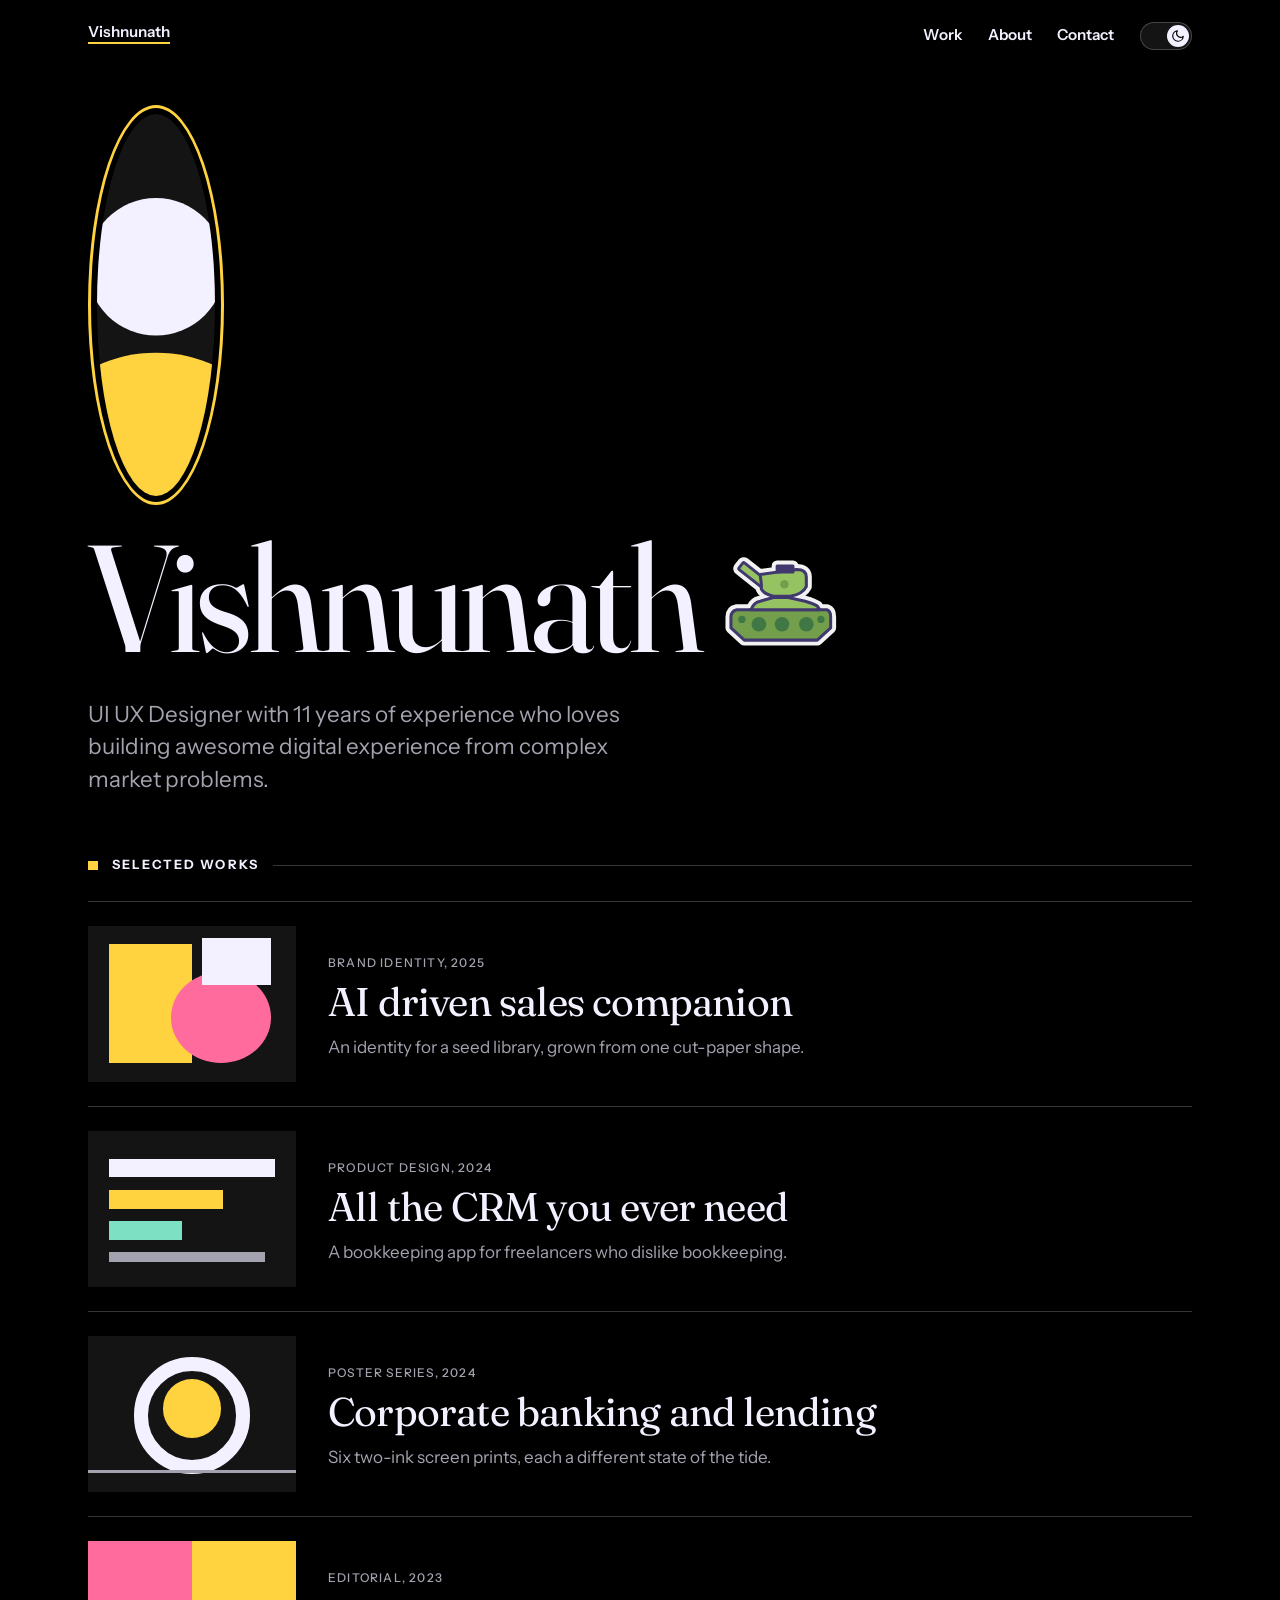
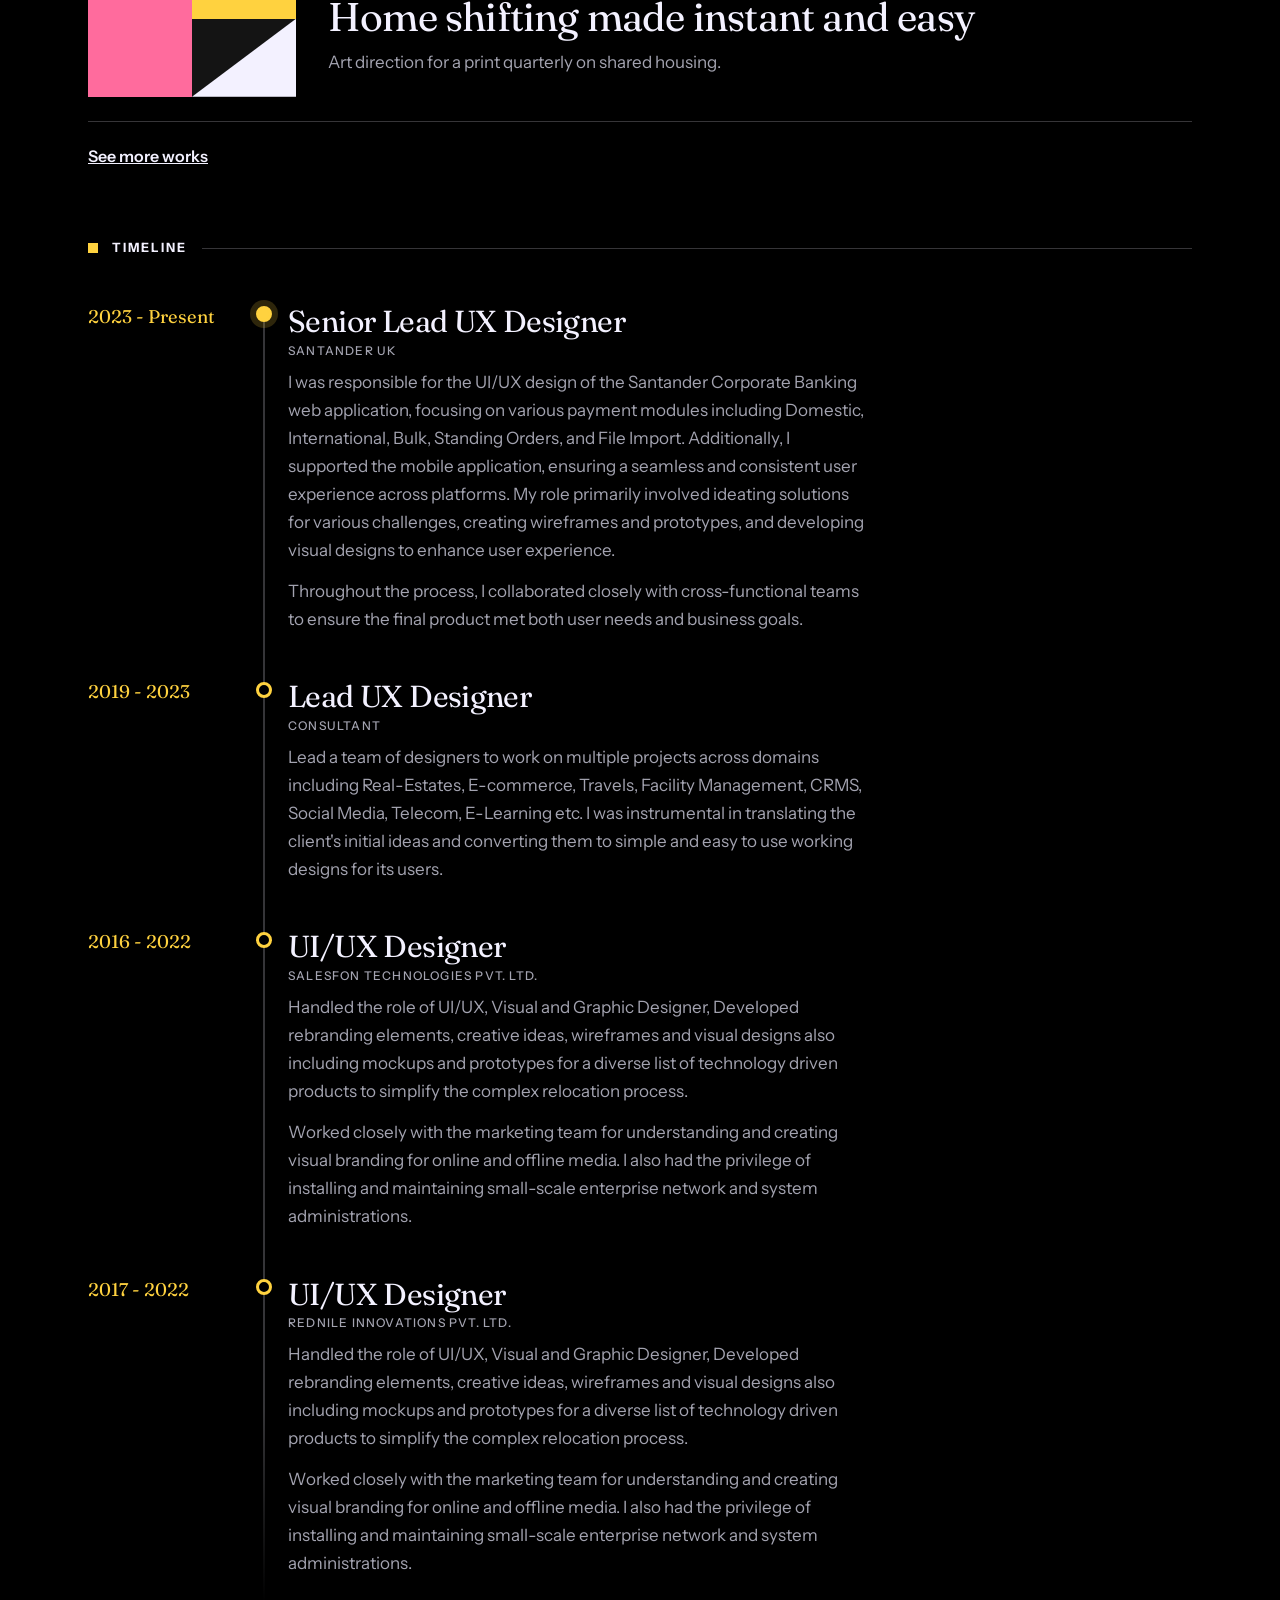
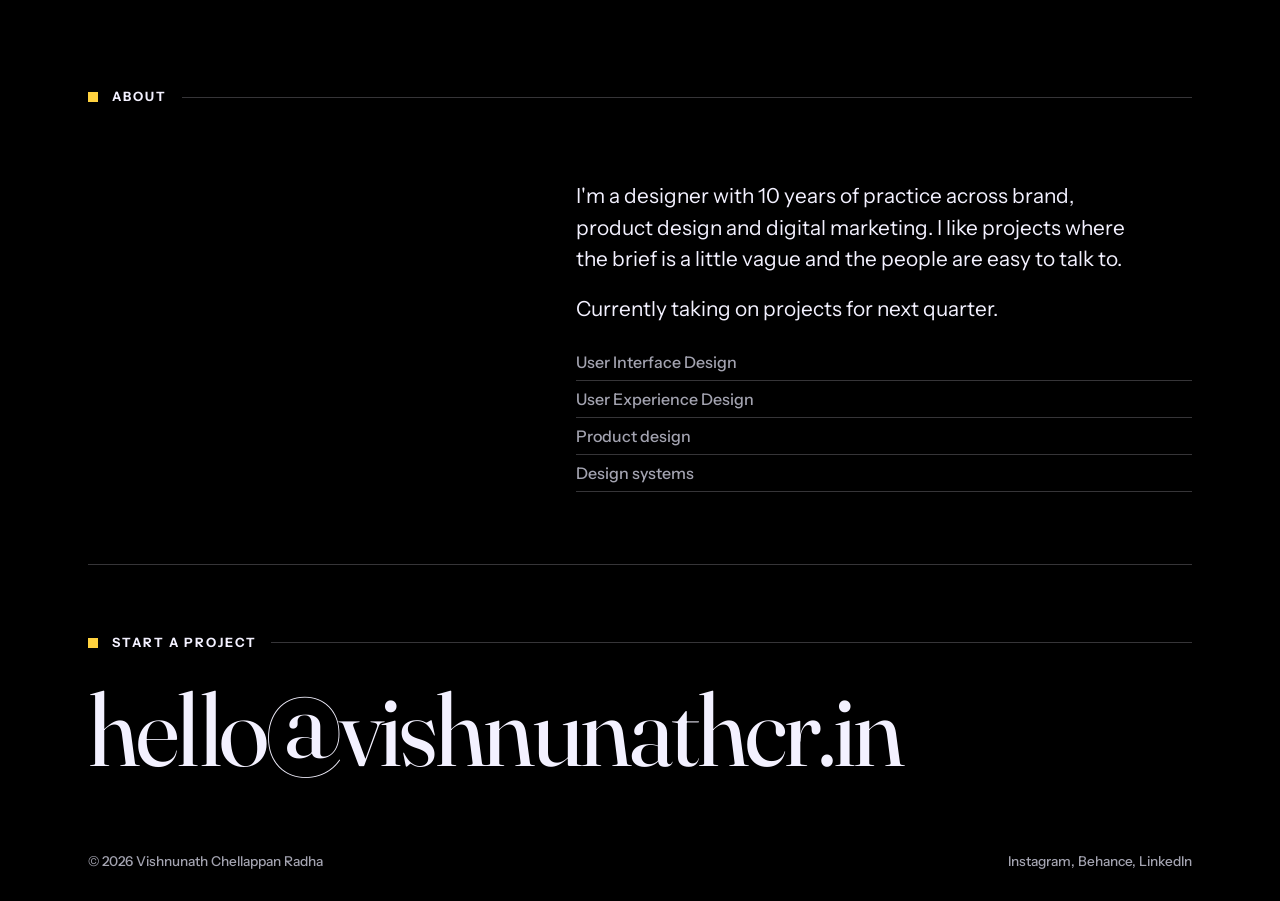
==== commit d5f0abb8: "Replaced tanks icon assets" ====
--- a/index.html
+++ b/index.html
@@ -8,7 +8,7 @@
 <link rel="stylesheet" href="style.css"></head>
 <body><div class="wrap">
 <nav aria-label="Main"><a href="index.html" aria-current="page">Vishnunath</a><span><a href="work.html">Work</a><a href="index.html#about">About</a><a href="index.html#contact">Contact</a><button class="theme-toggle" type="button" role="switch" aria-checked="false" aria-label="Day mode" title="Switch between day and night"><span class="tt-knob"><svg class="tt-sun" viewBox="0 0 24 24" width="14" height="14" fill="none" stroke="currentColor" stroke-width="2" stroke-linecap="round" aria-hidden="true"><circle cx="12" cy="12" r="4"/><path d="M12 2v2M12 20v2M4.9 4.9l1.4 1.4M17.7 17.7l1.4 1.4M2 12h2M20 12h2M4.9 19.1l1.4-1.4M17.7 6.3l1.4-1.4"/></svg><svg class="tt-moon" viewBox="0 0 24 24" width="14" height="14" fill="none" stroke="currentColor" stroke-width="2" stroke-linecap="round" stroke-linejoin="round" aria-hidden="true"><path d="M21 12.8A9 9 0 1 1 11.2 3a7 7 0 0 0 9.8 9.8z"/></svg></span></button></span></nav>
-<header class="hero" id="top"><img class="photo" src="profile.jpg" onerror="this.onerror=null;this.src='profile-placeholder.svg'" alt="Portrait of Vishnunath C R" width="400" height="400"><h1 id="name" aria-label="Vishnunath">Vishnunath<span class="tank" aria-hidden="true"><svg viewBox="0 0 100 62" focusable="false"><rect x="6" y="46" width="88" height="14" rx="7" fill="#ffd23f"/><circle cx="20" cy="53" r="3" fill="#000"/><circle cx="40" cy="53" r="3" fill="#000"/><circle cx="60" cy="53" r="3" fill="#000"/><circle cx="80" cy="53" r="3" fill="#000"/><rect x="14" y="32" width="72" height="16" rx="4" fill="#ffd23f"/><g class="turret"><rect x="50" y="26" width="46" height="8" rx="2" fill="#f3f1ff"/><circle cx="50" cy="30" r="13" fill="#f3f1ff"/><circle cx="50" cy="30" r="5" fill="#000"/></g></svg></span></h1>
+<header class="hero" id="top"><img class="photo" src="profile.jpg" onerror="this.onerror=null;this.src='profile-placeholder.svg'" alt="Portrait of Vishnunath C R" width="400" height="400"><h1 id="name" aria-label="Vishnunath">Vishnunath<span class="tank" aria-hidden="true"><svg viewBox="0 0 100 80" focusable="false"><g fill="#F2F2F2" stroke="#F2F2F2" stroke-width="9" stroke-linejoin="round"><path d="M12 45 L86 45 Q91 46 91 51 L91 60 L80 70 L20 70 L9 60 L9 51 Q9 46 12 45 Z"/><path d="M18 45 L20 42 Q23 40 30 38 L44 35 L56 35 L67 38 Q72 39 74 44 L75 45 Z"/><path d="M29 18 Q29 12 37 12 L67 16 L66 24 L66 28 Q64 32 56 34 L42 34 Q32 32 29 26 Z"/><rect x="40" y="9" width="13" height="5"/></g><g class="barrel"><rect x="60" y="20" width="28" height="7" rx="1" fill="#F2F2F2" stroke="#F2F2F2" stroke-width="9" stroke-linejoin="round"/><rect x="60" y="20" width="28" height="7" rx="1" fill="#96C362" stroke="#40396E" stroke-width="2.4" stroke-linejoin="round"/></g><g stroke="#40396E" stroke-width="2.5" stroke-linejoin="round"><path d="M12 45 L86 45 Q91 46 91 51 L91 60 L80 70 L20 70 L9 60 L9 51 Q9 46 12 45 Z" fill="#739F4D"/><path d="M18 45 L20 42 Q23 40 30 38 L44 35 L56 35 L67 38 Q72 39 74 44 L75 45 Z" fill="#96C362"/><path d="M29 18 Q29 12 37 12 L67 16 L66 24 L66 28 Q64 32 56 34 L42 34 Q32 32 29 26 Z" fill="#96C362"/><rect x="40" y="9" width="13" height="5" fill="#40396E"/></g><circle cx="47" cy="24" r="3.5" fill="#739F4D"/><g fill="#407845"><circle cx="29" cy="57" r="6"/><circle cx="49" cy="57" r="6"/><circle cx="68" cy="57" r="6"/><circle cx="17" cy="53" r="3"/><circle cx="82" cy="53" r="3"/></g></svg></span></h1>
 <div class="hero-row"><div><p>UI UX Designer with 11 years of experience who loves building awesome digital experience from complex market problems.</p></div></div></header>
 <main><section aria-labelledby="wh"><h2 class="sec" id="wh">Selected works</h2>
 <div class="swlist"><a class="sw" href="project-fieldnote.html"><div class="cover c1" aria-hidden="true"><i></i><i></i><i></i></div><div class="swt"><span class="m">Brand identity, 2025</span><span class="t">AI driven sales companion</span><p>An identity for a seed library, grown from one cut-paper shape.</p></div></a><a class="sw" href="project-ledgerly.html"><div class="cover c2" aria-hidden="true"><i></i><i></i><i></i><i></i></div><div class="swt"><span class="m">Product design, 2024</span><span class="t">All the CRM you ever need</span><p>A bookkeeping app for freelancers who dislike bookkeeping.</p></div></a><a class="sw" href="project-low-tide.html"><div class="cover c3" aria-hidden="true"><i></i><i></i><i></i></div><div class="swt"><span class="m">Poster series, 2024</span><span class="t">Corporate banking and lending</span><p>Six two-ink screen prints, each a different state of the tide.</p></div></a><a class="sw" href="project-common-ground.html"><div class="cover c4" aria-hidden="true"><i></i><i></i><i></i></div><div class="swt"><span class="m">Editorial, 2023</span><span class="t">Home shifting made instant and easy</span><p>Art direction for a print quarterly on shared housing.</p></div></a></div><a class="more" href="work.html">See more works</a></section>
--- a/style.css
+++ b/style.css
@@ -148,7 +148,7 @@
 h1{font-variation-settings:"wght" 400,"opsz" 144!important;transition:none;cursor:default}
 .tank{display:inline-block;width:.8em;margin-left:.14em}
 .tank svg{display:block;width:100%;height:auto;overflow:visible}
-.missile{position:fixed;left:0;top:0;width:28px;height:12px;pointer-events:none;z-index:9998}
+.missile{position:fixed;left:0;top:0;width:52px;height:19px;pointer-events:none;z-index:9998}
 .missile svg{display:block;width:100%;height:100%}
 .boom{position:fixed;width:44px;height:44px;border:3px solid var(--pop);border-radius:50%;pointer-events:none;z-index:9998}
 .photo{width:clamp(6.5rem,11vw,8.5rem);margin:0 0 1.5rem;align-self:flex-start}
@@ -185,9 +185,6 @@
 html[data-theme="light"]{--bg:#fafaf7;--ink:#0c0c10;--dim:#5b5b66;--line:rgba(12,12,16,.2);--pop:#946a00;--pop-soft:rgba(148,106,0,.18);--panel:#edece6;--cursor:#0c0c10;color-scheme:light}
 body{transition:background-color .3s,color .3s}
 .cursor-dot{background:var(--cursor)}
-.tank [fill="#f3f1ff"],.missile [fill="#f3f1ff"]{fill:var(--ink)}
-.tank [fill="#000"]{fill:var(--bg)}
-.tank [fill="#ffd23f"],.missile [fill="#ffd23f"]{fill:var(--pop)}
 .theme-toggle{all:unset;box-sizing:border-box;cursor:pointer;margin-left:1.6rem;display:inline-flex;vertical-align:middle;width:52px;height:28px;border-radius:14px;border:1px solid var(--line);background:var(--panel);padding:2px}
 .theme-toggle:focus-visible{outline:3px solid var(--pop);outline-offset:3px}
 .tt-knob{width:22px;height:22px;border-radius:50%;background:var(--ink);color:var(--bg);display:grid;place-items:center;transform:translateX(24px);transition:transform .25s}
@@ -197,3 +194,5 @@
 html[data-theme="light"] .tt-sun{display:block}
 html[data-theme="light"] .tt-moon{display:none}
 @media (max-width:480px){nav a,.theme-toggle{margin-left:.9rem}}
+.tank.flip svg{transform:scaleX(-1)}
+.boom{background:rgba(255,138,61,.25)}
